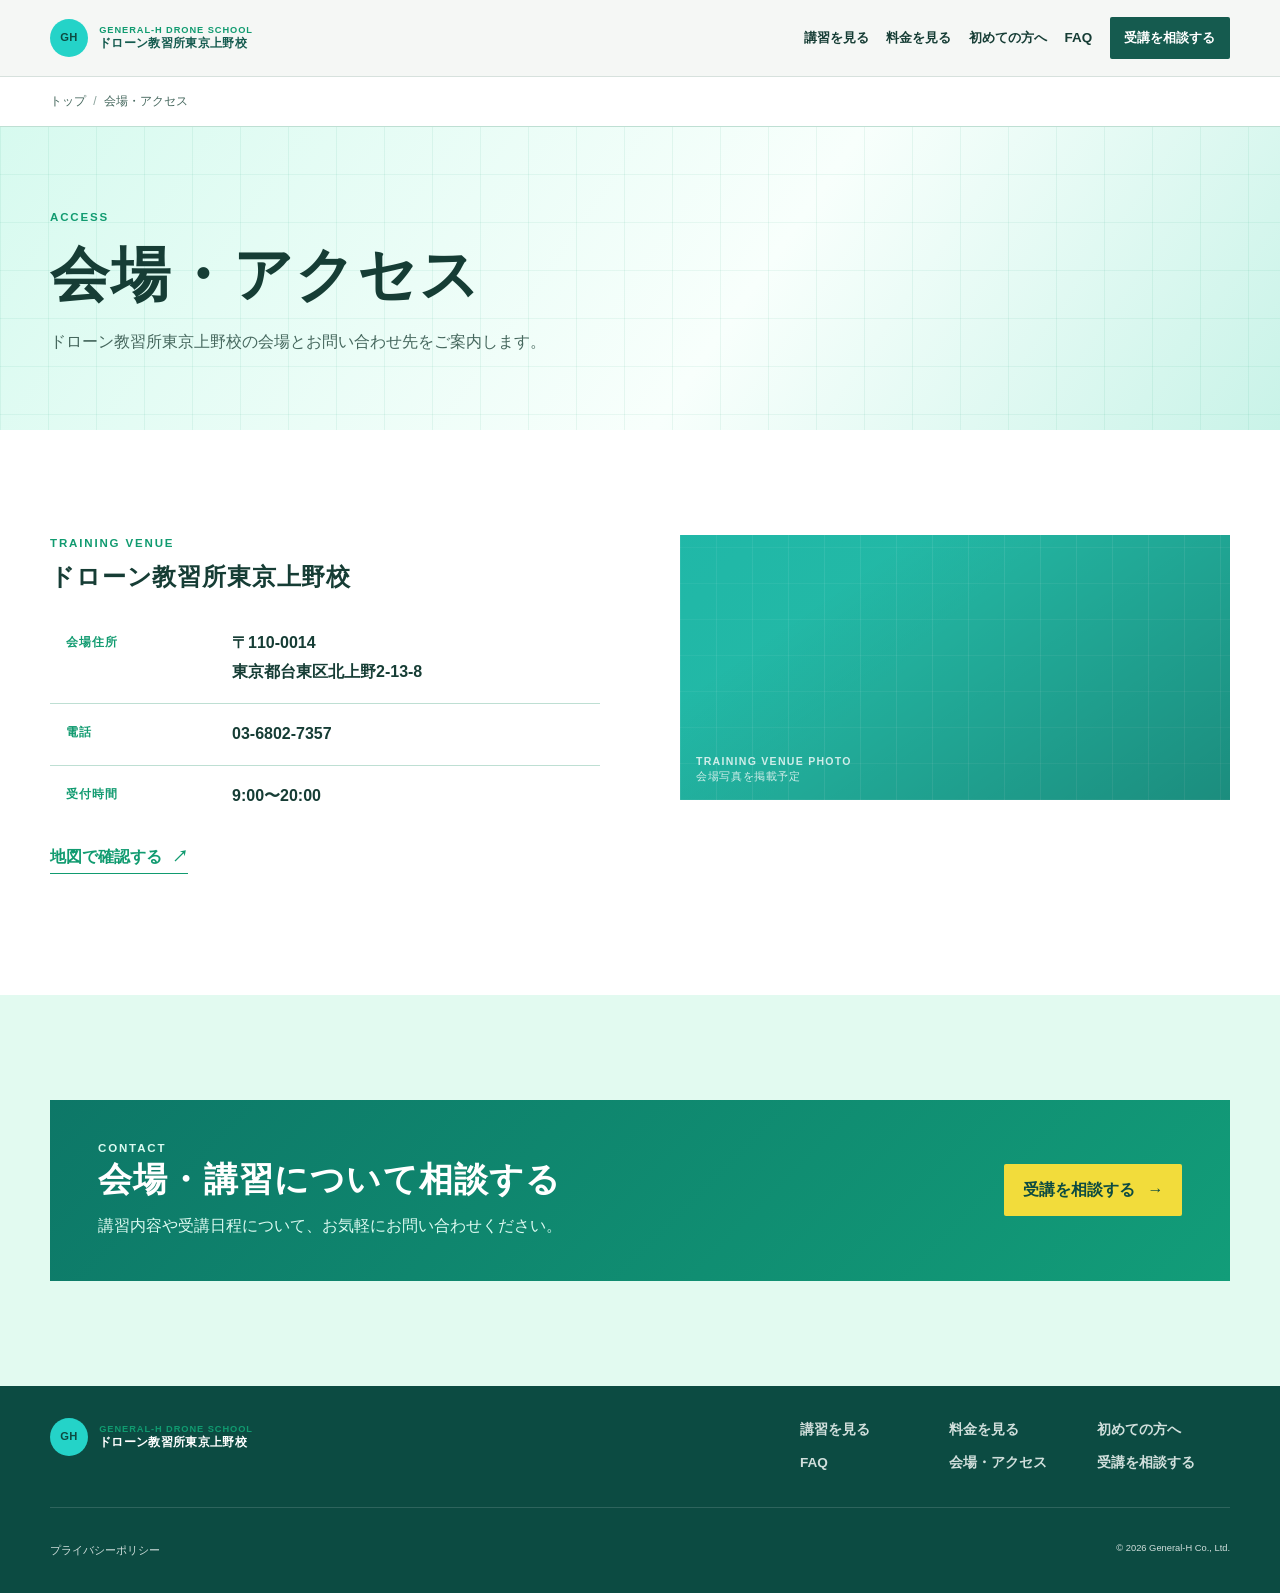
==== access/index.html @ ce0ff20b "feat: add drone school secondary pages" ====
<!doctype html><html lang="ja"><head><meta charset="utf-8"><meta name="viewport" content="width=device-width, initial-scale=1"><meta name="description" content="ドローン教習所東京上野校の会場・アクセス。東京都台東区北上野の会場住所とお問い合わせ先をご案内します。"><meta name="theme-color" content="#155b4f"><link rel="canonical" href="https://drone.general-h.com/access/"><link rel="icon" href="/assets/icons/favicon.svg" type="image/svg+xml"><link rel="stylesheet" href="/assets/css/style.css"><link rel="stylesheet" href="/assets/css/overrides.css"><link rel="stylesheet" href="/assets/css/pages.css"><title>会場・アクセス｜ドローン教習所東京上野校</title><meta property="og:locale" content="ja_JP"><meta property="og:type" content="website"><meta property="og:title" content="会場・アクセス｜ドローン教習所東京上野校"><meta property="og:description" content="東京都台東区北上野の会場住所とお問い合わせ先をご案内します。"><meta property="og:url" content="https://drone.general-h.com/access/"><meta property="og:site_name" content="ドローン教習所東京上野校"><meta name="twitter:card" content="summary"></head><body><a class="skip-link" href="#main-content">本文へ移動</a><header class="site-header" data-site-header><div class="container header-inner"><a class="brand" href="/" aria-label="ドローン教習所東京上野校 トップ"><span class="brand-mark" aria-hidden="true">GH</span><span class="brand-copy"><span>GENERAL-H DRONE SCHOOL</span>ドローン教習所東京上野校</span></a><button class="menu-button" type="button" aria-expanded="false" aria-controls="site-navigation" data-menu-button><span class="menu-icon" aria-hidden="true"><i></i><i></i><i></i></span><span>メニュー</span></button><nav class="site-nav" id="site-navigation" aria-label="メインナビゲーション" data-site-nav><a href="/courses/basic/">講習を見る</a><a href="/pricing/">料金を見る</a><a href="/first-time/">初めての方へ</a><a href="/faq/">FAQ</a><a class="button button-small button-primary" href="/contact/">受講を相談する</a></nav></div></header><nav class="breadcrumb" aria-label="パンくず"><div class="container"><ol><li><a href="/">トップ</a></li><li aria-current="page">会場・アクセス</li></ol></div></nav><main id="main-content"><section class="inner-hero"><div class="container"><p class="eyebrow">ACCESS</p><h1>会場・アクセス</h1><p>ドローン教習所東京上野校の会場とお問い合わせ先をご案内します。</p></div></section><section class="page-section page-section-white"><div class="container access-layout"><div><p class="eyebrow">TRAINING VENUE</p><h2>ドローン教習所東京上野校</h2><dl class="access-data"><div><dt>会場住所</dt><dd>〒110-0014<br>東京都台東区北上野2-13-8</dd></div><div><dt>電話</dt><dd><a href="tel:0368027357">03-6802-7357</a></dd></div><div><dt>受付時間</dt><dd>9:00〜20:00</dd></div></dl><p class="map-link"><a class="text-link" href="https://www.google.com/maps/search/?api=1&amp;query=東京都台東区北上野2-13-8" target="_blank" rel="noopener">地図で確認する <span aria-hidden="true">↗</span></a></p></div><figure class="media-slot page-visual" data-image-slot="access" role="img" aria-label="ドローン講習会場の写真を掲載する予定のエリア"><figcaption>TRAINING VENUE PHOTO<br><span>会場写真を掲載予定</span></figcaption></figure></div></section><section class="page-section page-section-soft"><div class="container cta-banner"><div><p class="eyebrow">CONTACT</p><h2>会場・講習について相談する</h2><p>講習内容や受講日程について、お気軽にお問い合わせください。</p></div><a class="button button-accent" href="/contact/">受講を相談する<span aria-hidden="true">→</span></a></div></section></main><footer class="site-footer"><div class="container footer-main"><a class="brand brand-footer" href="/"><span class="brand-mark" aria-hidden="true">GH</span><span class="brand-copy"><span>GENERAL-H DRONE SCHOOL</span>ドローン教習所東京上野校</span></a><div class="footer-links"><a href="/courses/basic/">講習を見る</a><a href="/pricing/">料金を見る</a><a href="/first-time/">初めての方へ</a><a href="/faq/">FAQ</a><a href="/access/">会場・アクセス</a><a href="/contact/">受講を相談する</a></div></div><div class="container footer-bottom"><a href="/privacy-policy/">プライバシーポリシー</a><small>© 2026 General-H Co., Ltd.</small></div></footer><script src="/assets/js/site.js" defer></script></body></html>
---- assets/css/style.css ----
:root{--ink:#182522;--charcoal:#142422;--charcoal-deep:#0c1514;--teal:#087b78;--teal-bright:#18b5ad;--cyan:#89e4dc;--mint:#e2f5f1;--paper:#f5f7f5;--white:#fff;--line:#d3ddda;--muted:#52635f;--accent:#e6bd59;--container:1180px;--sans:-apple-system,BlinkMacSystemFont,"Hiragino Kaku Gothic ProN","Hiragino Sans","Yu Gothic","Meiryo",sans-serif}*{box-sizing:border-box}html{scroll-behavior:smooth;scroll-padding-top:5rem}body{margin:0;background:var(--paper);color:var(--ink);font-family:var(--sans);font-size:16px;line-height:1.8;text-rendering:optimizeLegibility}a{color:inherit;text-decoration:none}button{font:inherit}h1,h2,h3,p{margin-top:0}h1,h2,h3{letter-spacing:.035em;line-height:1.38}.container{width:min(calc(100% - 40px),var(--container));margin-inline:auto}.section{padding:78px 0}.skip-link{position:fixed;z-index:100;top:-5rem;left:1rem;padding:.7rem 1rem;color:var(--white);background:var(--charcoal);border-radius:3px}.skip-link:focus{top:1rem}.eyebrow{margin-bottom:.55rem;color:var(--teal);font-size:.72rem;font-weight:800;letter-spacing:.16em;line-height:1.4}.section-intro{max-width:640px;margin-bottom:2.2rem}.section-intro h2,.faq-heading h2{margin-bottom:.8rem;font-size:clamp(1.85rem,4vw,3rem)}.section-intro>p:not(.eyebrow),.faq-heading>p:not(.eyebrow){color:var(--muted)}.centered-intro{margin-inline:auto;text-align:center}.button{display:inline-flex;align-items:center;justify-content:center;gap:.8rem;min-height:52px;padding:.8rem 1.1rem;border:1px solid transparent;border-radius:2px;font-weight:800;line-height:1.3;transition:transform .2s ease,background-color .2s ease}.button:hover{transform:translateY(-2px)}.button-small{min-height:42px;padding:.55rem .85rem;font-size:.84rem}.button-primary,.button-dark{color:var(--white);background:var(--charcoal)}.button-accent{color:var(--charcoal-deep);background:var(--accent)}.button-outline{color:var(--white);border-color:rgb(255 255 255 / 55%)}.text-link,.text-action{display:inline-flex;align-items:center;gap:.6rem;font-weight:800}.text-link{padding-bottom:.12rem;color:var(--teal);border-bottom:1px solid currentColor}.light-link{color:var(--cyan)}.text-action{color:var(--white);font-size:.9rem}.text-link:hover,.text-action:hover{opacity:.72}.media-slot{position:relative;display:grid;overflow:hidden;min-height:170px;margin:0;place-items:end start;color:var(--white);background-color:#244541;background-image:linear-gradient(135deg,rgb(24 181 173 / 32%),transparent 45%),repeating-linear-gradient(90deg,rgb(255 255 255 / 9%) 0 1px,transparent 1px 36px),repeating-linear-gradient(0deg,rgb(255 255 255 / 6%) 0 1px,transparent 1px 36px);isolation:isolate}.media-slot::before{position:absolute;inset:0;z-index:-1;content:"";background:radial-gradient(circle at 75% 22%,rgb(137 228 220 / 42%),transparent 0 18%),linear-gradient(145deg,transparent 25%,rgb(0 0 0 / 24%))}.media-slot figcaption{padding:1rem;color:rgb(255 255 255 / 78%);font-size:.66rem;font-weight:800;letter-spacing:.12em;line-height:1.45}.media-slot figcaption span{font-weight:500;letter-spacing:.06em}.site-header{position:sticky;z-index:20;top:0;background:rgb(245 247 245 / 95%);border-bottom:1px solid rgb(211 221 218 / 85%);backdrop-filter:blur(12px)}.header-inner{display:flex;min-height:76px;align-items:center;justify-content:space-between;gap:.8rem}.brand{display:inline-flex;align-items:center;gap:.7rem;color:var(--charcoal);line-height:1.2}.brand-mark{display:grid;width:38px;height:38px;place-items:center;color:var(--charcoal-deep);background:var(--teal-bright);border-radius:50%;font-size:.7rem;font-weight:900;letter-spacing:.04em}.brand-copy{display:grid;font-size:.78rem;font-weight:800;letter-spacing:.025em}.brand-copy span{color:var(--teal);font-size:.58rem;letter-spacing:.1em}.site-nav{display:flex;align-items:center;gap:1.1rem;font-size:.84rem;font-weight:800}.site-nav>a:not(.button):hover{color:var(--teal)}.menu-button{display:none;align-items:center;gap:.55rem;padding:.4rem;color:var(--charcoal);background:transparent;border:0;font-size:.72rem;font-weight:800}.menu-icon{display:grid;gap:4px;width:22px}.menu-icon i{display:block;width:100%;height:2px;background:currentColor}.hero{position:relative;overflow:hidden;color:var(--white);background:var(--charcoal-deep)}.hero::before{position:absolute;inset:0;content:"";background:radial-gradient(circle at 60% 60%,rgb(8 123 120 / 25%),transparent 0 32%),linear-gradient(90deg,rgb(255 255 255 / 4%) 1px,transparent 1px),linear-gradient(0deg,rgb(255 255 255 / 3%) 1px,transparent 1px);background-size:auto,54px 54px,54px 54px}.hero-layout{position:relative;display:grid;gap:2rem;padding-top:65px;padding-bottom:52px}.hero-copy{position:relative;z-index:1}.hero .eyebrow{color:var(--cyan)}.hero h1{margin-bottom:1.25rem;font-size:clamp(2.45rem,9vw,5.4rem);font-weight:850;letter-spacing:.02em}.hero-lead{max-width:620px;margin-bottom:1.6rem;color:#d7e9e6;font-size:clamp(.98rem,2.4vw,1.1rem)}.button-group{display:flex;flex-wrap:wrap;gap:.7rem}.hero-actions .text-action{width:100%;padding-top:.3rem}.hero-course-summary{display:grid;max-width:570px;grid-template-columns:1fr 1fr;gap:1px;margin-top:2rem;background:rgb(255 255 255 / 22%)}.hero-course-summary div{padding:.75rem .8rem;background:rgb(11 30 28 / 72%)}.hero-course-summary span{display:block;color:var(--cyan);font-size:.7rem;font-weight:800;letter-spacing:.08em}.hero-course-summary strong{font-size:1.08rem;letter-spacing:.02em}.hero-course-summary small{font-size:.65rem;font-weight:500}.hero-media{min-height:350px;border:1px solid rgb(137 228 220 / 35%);background-color:#173936}.hero-media::before{background:radial-gradient(circle at 54% 44%,rgb(24 181 173 / 38%),transparent 0 18%),radial-gradient(circle at 54% 44%,transparent 0 31%,rgb(137 228 220 / 38%) 31.3% 31.8%,transparent 32%),linear-gradient(145deg,transparent 20%,rgb(0 0 0 / 25%))}.drone-illustration{position:absolute;top:50%;left:50%;width:135px;height:52px;transform:translate(-50%,-50%)}.drone-illustration::before,.drone-illustration::after{position:absolute;top:7px;width:40px;height:40px;content:"";border:4px solid var(--cyan);border-radius:50%;box-shadow:92px 0 0 -4px #173936,92px 0 0 0 var(--cyan)}.drone-illustration::before{left:-28px}.drone-illustration::after{top:43px;left:-28px;box-shadow:92px 0 0 -4px #173936,92px 0 0 0 var(--cyan)}.drone-illustration b{position:absolute;top:22px;left:29px;width:80px;height:38px;border:3px solid var(--white);border-radius:10px}.drone-illustration em{position:absolute;bottom:-22px;left:57px;width:25px;height:16px;border:2px solid var(--cyan);border-top:0;border-radius:0 0 12px 12px}.hero-media figcaption{position:relative}.quick-start{background:var(--teal)}.quick-start-inner{display:grid;color:var(--white)}.quick-start p,.quick-start a{padding:1rem 0;margin:0;border-bottom:1px solid rgb(255 255 255 / 23%)}.quick-start p{color:var(--cyan);font-weight:800}.quick-start a{display:flex;justify-content:space-between;font-weight:800}.quick-start a:hover{color:var(--cyan)}.course-choice{background:var(--paper)}.choice-grid{display:grid;gap:1rem}.choice-card{overflow:hidden;background:var(--white);border:1px solid var(--line)}.choice-content{padding:1.4rem}.choice-content h3{margin-bottom:.65rem;font-size:1.34rem}.choice-content>p:not(.card-label){color:var(--muted);font-size:.92rem}.card-label,.price-tag{margin-bottom:.8rem;color:var(--teal);font-size:.68rem;font-weight:900;letter-spacing:.13em}.choice-content ul{padding:0;margin:1.2rem 0;list-style:none;font-size:.83rem;font-weight:700}.choice-content li{padding:.28rem 0;border-top:1px solid var(--line)}.course-media{min-height:210px}.course-media-basic{background-color:#1e4a45}.course-media-advanced{background-color:#1d3133;background-image:linear-gradient(135deg,rgb(24 181 173 / 26%),transparent 45%),radial-gradient(circle at 80% 22%,rgb(137 228 220 / 35%) 0 1px,transparent 2px);background-size:auto,22px 22px}.choice-card-business{position:relative;color:var(--white);background:var(--charcoal)}.choice-card-business .card-label{color:var(--cyan)}.choice-card-business .choice-content>p:not(.card-label){color:#c8dad5}.business-symbol{position:absolute;top:-85px;right:-12px;color:rgb(24 181 173 / 23%);font-size:260px;line-height:1}.pricing-section{color:var(--white);background:var(--charcoal)}.pricing-section .eyebrow{color:var(--cyan)}.pricing-section .section-intro>p:not(.eyebrow){color:#c8dad5}.pricing-layout{display:grid;gap:2rem}.price-list{display:grid;gap:1px;background:rgb(255 255 255 / 19%)}.price-item{padding:1.45rem;background:#1a302d}.price-item h3{margin-bottom:.8rem;font-size:1.18rem}.price-tag{color:var(--cyan)}.price{margin:.7rem 0 1.1rem;color:var(--accent);font-weight:800}.price span{font-size:clamp(2.2rem,7vw,3.7rem);letter-spacing:-.04em}.price small{font-size:.7rem;font-weight:500}.price-detail{color:#d7e9e6;font-size:.86rem}.discount{padding:.65rem .75rem;margin:1rem 0 0;color:#e5f5f1;background:rgb(255 255 255 / 8%)}.discount strong{display:block;color:var(--accent);font-size:1.05rem}.first-steps{background:var(--white)}.learning-steps{display:grid;gap:1.5rem;padding:0;margin:0;list-style:none}.learning-steps li{display:grid;gap:1rem}.step-media{min-height:190px}.step-lecture{background-color:#44615c}.step-simulator{background-color:#24514e}.step-practical{background-color:#31534b}.learning-steps span{color:var(--teal);font-size:.7rem;font-weight:900;letter-spacing:.12em}.learning-steps h3{margin:.3rem 0 .5rem;font-size:1.18rem}.learning-steps p{margin-bottom:0;color:var(--muted);font-size:.9rem}.training-scenes{color:var(--white);background:#112c2a}.training-scenes .eyebrow{color:var(--cyan)}.scene-layout{display:grid;gap:2rem}.scene-copy h2{font-size:clamp(1.9rem,4vw,3rem)}.scene-copy>p:not(.eyebrow){color:#c8dad5}.scene-mosaic{display:grid;grid-template-columns:1fr 1fr;gap:.7rem}.scene-large{grid-column:span 2;min-height:245px;background-color:#1d514c}.scene-small-one,.scene-small-two{min-height:140px}.for-you{background:var(--paper)}.audience-grid{display:grid;gap:1px;background:var(--line)}.audience-grid article{min-height:190px;padding:1.35rem;background:var(--paper)}.audience-grid span{color:var(--teal);font-size:.72rem;font-weight:900}.audience-grid h3{margin:.8rem 0;font-size:1.08rem}.audience-grid p{margin:0;color:var(--muted);font-size:.86rem}.flow-section{background:var(--mint)}.flow-list{display:grid;gap:1.3rem;padding:0;margin:0;list-style:none}.flow-list li{padding-top:1rem;border-top:1px solid #a9cdc6}.flow-list span{display:grid;width:34px;height:34px;place-items:center;color:var(--white);background:var(--teal);border-radius:50%;font-size:.68rem;font-weight:900}.flow-list h3{margin:.8rem 0 .25rem;font-size:1rem}.flow-list p{margin:0;color:var(--muted);font-size:.86rem}.faq-section{background:var(--white)}.faq-layout{display:grid;gap:1.8rem}.faq-heading .button{margin-top:.6rem}.faq-list{border-top:1px solid var(--line)}.faq-list details{border-bottom:1px solid var(--line)}.faq-list summary{position:relative;padding:1.1rem 2rem 1.1rem 0;color:var(--charcoal);cursor:pointer;font-size:.94rem;font-weight:800;list-style:none}.faq-list summary::-webkit-details-marker{display:none}.faq-list summary::after{position:absolute;top:1rem;right:.2rem;content:"+";color:var(--teal);font-size:1.4rem;font-weight:400}.faq-list details[open] summary::after{content:"−"}.faq-list details p{padding:0 1.5rem 1.1rem 0;margin:0;color:var(--muted);font-size:.88rem}.contact-section{color:var(--white);background:var(--charcoal-deep)}.contact-layout{display:grid;gap:2rem}.access-media{min-height:285px;background-color:#244440}.contact-copy .eyebrow{color:var(--cyan)}.contact-copy h2{font-size:clamp(1.9rem,4vw,3rem)}.contact-copy address{margin:1.4rem 0;color:#d7e9e6;font-style:normal}.contact-copy address strong{display:block;margin-bottom:.4rem;color:var(--white);font-size:1.03rem}.phone-link{display:block;color:var(--white);font-size:clamp(2rem,8vw,3.4rem);font-weight:900;letter-spacing:.025em;line-height:1.2}.contact-copy>p:not(.eyebrow){color:#c8dad5}.site-footer{color:#d1dfdc;background:#081110}.footer-main,.footer-company,.footer-bottom{display:flex;flex-direction:column;gap:1.5rem;padding-top:2rem;padding-bottom:2rem}.brand-footer{color:var(--white)}.footer-links{display:grid;grid-template-columns:repeat(2,1fr);gap:.55rem 1rem;font-size:.85rem;font-weight:700}.footer-links a:hover{color:var(--cyan)}.footer-company{border-top:1px solid rgb(255 255 255 / 14%);font-size:.78rem}.footer-company p{margin:0 0 .2rem}.footer-company strong{display:block;margin-bottom:.35rem;color:var(--white)}.footer-company a{text-decoration:underline}.footer-bottom{flex-direction:row;justify-content:space-between;border-top:1px solid rgb(255 255 255 / 14%);font-size:.7rem}.error-page{min-height:100vh;background:var(--paper)}.error-main{display:grid;min-height:100vh;place-items:center;padding:2rem 0}.error-content{max-width:700px;text-align:center}.error-content .brand{justify-content:center}.error-code{margin:2rem 0 0;color:var(--teal);font-size:clamp(5rem,20vw,10rem);font-weight:900;letter-spacing:-.07em;line-height:1}.error-content h1{margin:.7rem 0 1rem}.error-content>p:not(.error-code){max-width:480px;margin-inline:auto;color:var(--muted)}.error-content .button{margin-top:1rem}:focus-visible{outline:3px solid #e6bd59;outline-offset:3px}@media(min-width:720px){.container{width:min(calc(100% - 64px),var(--container))}.section{padding:108px 0}.hero-layout{grid-template-columns:minmax(0,1fr) minmax(380px,.9fr);align-items:center;min-height:650px;padding-top:76px;padding-bottom:76px}.hero-media{min-height:490px}.hero-actions .text-action{width:auto;align-self:center;padding-left:.4rem}.quick-start-inner{grid-template-columns:1.5fr repeat(3,1fr);gap:1.5rem;align-items:center}.quick-start p,.quick-start a{padding:1.1rem 0;border-bottom:0}.quick-start a{border-left:1px solid rgb(255 255 255 / 23%);padding-left:1.5rem}.choice-grid{grid-template-columns:1fr 1fr}.choice-card-business{grid-column:span 2;min-height:270px}.choice-card-business .choice-content{max-width:520px}.pricing-layout{grid-template-columns:.8fr 1.2fr;gap:4rem}.price-item{padding:2rem}.learning-steps{grid-template-columns:repeat(3,1fr);gap:1.5rem}.scene-layout{grid-template-columns:.8fr 1.2fr;gap:5rem;align-items:center}.scene-large{min-height:340px}.audience-grid{grid-template-columns:repeat(4,1fr)}.flow-list{grid-template-columns:repeat(4,1fr);gap:1.5rem}.faq-layout{grid-template-columns:.8fr 1.2fr;gap:5rem}.contact-layout{grid-template-columns:1fr 1fr;gap:5rem;align-items:center}.access-media{min-height:440px}.footer-main{flex-direction:row;align-items:flex-start;justify-content:space-between}.footer-links{grid-template-columns:repeat(3,1fr);min-width:430px}.footer-company{flex-direction:row;justify-content:space-between}}@media(max-width:899px){.js .menu-button{display:inline-flex}.js .site-nav{position:absolute;top:100%;right:0;left:0;display:none;padding:1rem 20px 1.25rem;background:var(--paper);border-bottom:1px solid var(--line);box-shadow:0 14px 28px rgb(12 21 20 / 14%)}.js .site-nav.is-open{display:grid;gap:.8rem}.js .site-nav .button{width:100%;margin-top:.2rem}}@media(min-width:900px){.site-nav{display:flex!important}}@media(max-width:380px){.brand-copy{font-size:.67rem}.brand-mark{width:34px;height:34px}.container{width:min(calc(100% - 32px),var(--container))}}@media(prefers-reduced-motion:reduce){html{scroll-behavior:auto}*,*::before,*::after{transition-duration:.01ms!important;animation-duration:.01ms!important;animation-iteration-count:1!important}}
---- assets/css/overrides.css ----
/* Layout and launch palette refinements. */
.hero h1 {
  font-size: clamp(2.45rem, 6vw, 4.2rem);
}

:root {
  --ink: #163d35;
  --charcoal: #155b4f;
  --charcoal-deep: #0d4b42;
  --teal: #119b70;
  --teal-bright: #24d3c8;
  --cyan: #20cfd1;
  --mint: #e2faf0;
  --paper: #f7fffb;
  --line: #bedfd3;
  --muted: #45675d;
  --accent: #f2dc3b;
}

body {
  background: var(--paper);
}

.hero {
  color: var(--ink);
  background: linear-gradient(126deg, #d7faef 0%, #f8fffc 56%, #c9f3e8 100%);
}

.hero::before {
  background:
    radial-gradient(circle at 70% 58%, rgb(32 207 209 / 20%), transparent 0 30%),
    linear-gradient(90deg, rgb(17 155 112 / 9%) 1px, transparent 1px),
    linear-gradient(0deg, rgb(17 155 112 / 8%) 1px, transparent 1px);
  background-size: auto, 54px 54px, 54px 54px;
}

.hero .eyebrow,
.hero-lead,
.text-action {
  color: var(--ink);
}

.button-outline {
  color: var(--ink);
  border-color: rgb(22 61 53 / 42%);
}

.hero-course-summary {
  background: rgb(17 155 112 / 22%);
}

.hero-course-summary div {
  background: rgb(255 255 255 / 76%);
}

.hero-course-summary span {
  color: #087c60;
}

.hero-media {
  color: var(--white);
  border-color: rgb(17 155 112 / 36%);
  background-color: #25bfae;
}

.hero-media::before {
  background:
    radial-gradient(circle at 54% 44%, rgb(255 255 255 / 28%), transparent 0 18%),
    radial-gradient(circle at 54% 44%, transparent 0 31%, rgb(255 255 255 / 54%) 31.3% 31.8%, transparent 32%),
    linear-gradient(145deg, transparent 20%, rgb(0 94 74 / 16%));
}

.drone-illustration::before,
.drone-illustration::after {
  border-color: #ecfffb;
  box-shadow: 92px 0 0 -4px #25bfae, 92px 0 0 0 #ecfffb;
}

.drone-illustration::after {
  box-shadow: 92px 0 0 -4px #25bfae, 92px 0 0 0 #ecfffb;
}

.drone-illustration em {
  border-color: #ecfffb;
  border-top: 0;
}

.quick-start {
  background: #16b987;
}

.choice-card-business {
  background: linear-gradient(135deg, #159b70, #16bcae);
}

.pricing-section {
  background: linear-gradient(125deg, #0c8d68, #18ae8a);
}

.price-item {
  background: rgb(255 255 255 / 13%);
}

.training-scenes {
  color: var(--ink);
  background: #d9f8ed;
}

.training-scenes .eyebrow,
.scene-copy > p:not(.eyebrow),
.training-scenes .light-link {
  color: var(--teal);
}

.scene-small-one,
.scene-small-two,
.scene-large {
  background-color: #22b39d;
}

.contact-section {
  background: linear-gradient(135deg, #0d7767, #129d79);
}

.site-footer {
  background: #0c4b42;
}
---- assets/css/pages.css ----
/* Shared layouts for the static secondary pages. */
.breadcrumb { padding: .85rem 0; color: var(--muted); background: var(--white); border-bottom: 1px solid var(--line); font-size: .76rem; }
.breadcrumb ol { display: flex; flex-wrap: wrap; gap: .45rem; padding: 0; margin: 0; list-style: none; }
.breadcrumb li + li::before { content: "/"; margin-right: .45rem; color: #8ba39c; }
.breadcrumb a:hover { color: var(--teal); text-decoration: underline; }
.inner-hero { position: relative; overflow: hidden; padding: 62px 0 56px; background: linear-gradient(125deg, #d7faef, #f8fffc 58%, #c9f3e8); }
.inner-hero::after { position: absolute; inset: 0; content: ""; pointer-events: none; background: linear-gradient(90deg, rgb(17 155 112 / 8%) 1px, transparent 1px), linear-gradient(0deg, rgb(17 155 112 / 7%) 1px, transparent 1px); background-size: 48px 48px; }
.inner-hero .container { position: relative; z-index: 1; }
.inner-hero h1 { max-width: 760px; margin-bottom: .75rem; color: var(--ink); font-size: clamp(2rem, 5vw, 3.7rem); }
.inner-hero p:not(.eyebrow) { max-width: 700px; margin-bottom: 0; color: var(--muted); }
.page-section { padding: 72px 0; }
.page-section-soft { background: var(--mint); }
.page-section-white { background: var(--white); }
.page-heading { max-width: 720px; margin-bottom: 2rem; }
.page-heading h2 { margin-bottom: .7rem; color: var(--ink); font-size: clamp(1.6rem, 3.5vw, 2.45rem); }
.page-heading > p:not(.eyebrow) { color: var(--muted); }
.page-layout { display: grid; gap: 2rem; }
.page-copy { max-width: 760px; }
.page-copy h2 { font-size: clamp(1.55rem, 3vw, 2.25rem); }
.page-copy h3 { margin-top: 1.8rem; font-size: 1.18rem; }
.page-copy p, .page-copy li { color: var(--muted); }
.page-copy ul { padding-left: 1.25rem; }
.page-visual { min-height: 265px; background-color: #24b9a5; }
.page-visual-dark { background-color: #1a8c78; }
.page-visual-light { color: var(--ink); background-color: #c8f3e7; }
.page-visual-light figcaption { color: var(--ink); }
.course-outline { display: grid; gap: 1px; background: var(--line); border: 1px solid var(--line); }
.course-outline > div { padding: 1.1rem; background: var(--white); }
.course-outline dt { margin-bottom: .25rem; color: var(--teal); font-size: .72rem; font-weight: 900; letter-spacing: .11em; }
.course-outline dd { margin: 0; color: var(--ink); font-weight: 700; }
.price-highlight { padding: 1.5rem; color: var(--white); background: linear-gradient(135deg, #0c8d68, #18ae8a); }
.price-highlight p { margin-bottom: .2rem; color: var(--cyan); font-size: .7rem; font-weight: 900; letter-spacing: .12em; }
.price-highlight strong { color: var(--accent); font-size: clamp(2.1rem, 7vw, 3.6rem); letter-spacing: -.04em; line-height: 1.2; }
.price-highlight small { color: var(--white); font-size: .72rem; font-weight: 500; }
.price-highlight span { display: block; margin-top: .7rem; color: #e5f7f1; font-size: .84rem; }
.card-grid { display: grid; gap: 1rem; }
.info-card { padding: 1.35rem; background: var(--white); border: 1px solid var(--line); }
.info-card h3 { margin-bottom: .55rem; font-size: 1.1rem; }
.info-card p { margin-bottom: 0; color: var(--muted); font-size: .9rem; }
.number-card { border-top: 4px solid var(--teal); }
.number-card span { display: block; margin-bottom: .8rem; color: var(--teal); font-size: .72rem; font-weight: 900; letter-spacing: .12em; }
.cta-banner { display: grid; gap: 1.4rem; padding: 1.6rem; color: var(--white); background: linear-gradient(135deg, #0d7767, #129d79); }
.cta-banner h2 { margin-bottom: .5rem; font-size: clamp(1.5rem, 3vw, 2.15rem); }
.cta-banner p { margin-bottom: 0; color: #dcfaf1; }
.cta-banner .button { align-self: center; justify-self: start; }
.link-list { display: grid; gap: .65rem; padding: 0; margin: 0; list-style: none; }
.link-list a { display: flex; align-items: center; justify-content: space-between; padding: .9rem 1rem; color: var(--ink); background: var(--white); border: 1px solid var(--line); font-weight: 800; }
.link-list a:hover { color: var(--teal); border-color: var(--teal); }
.steps-page { display: grid; gap: 1.2rem; padding: 0; margin: 0; list-style: none; }
.steps-page li { display: grid; grid-template-columns: 42px 1fr; gap: .9rem; padding: 1.2rem 0; border-top: 1px solid var(--line); }
.steps-page li:last-child { border-bottom: 1px solid var(--line); }
.steps-page span { display: grid; width: 35px; height: 35px; place-items: center; color: var(--white); background: var(--teal); border-radius: 50%; font-size: .7rem; font-weight: 900; }
.steps-page h3 { margin: .15rem 0 .35rem; font-size: 1.05rem; }
.steps-page p { margin: 0; color: var(--muted); font-size: .9rem; }
.faq-page .faq-list { max-width: 900px; }
.access-layout, .contact-layout-page { display: grid; gap: 2rem; }
.access-data { display: grid; gap: 1px; background: var(--line); }
.access-data div { padding: 1rem; background: var(--white); }
.access-data dt { margin-bottom: .25rem; color: var(--teal); font-size: .72rem; font-weight: 900; letter-spacing: .1em; }
.access-data dd { margin: 0; color: var(--ink); font-weight: 700; }
.map-link { margin-top: 1rem; }
.contact-phone { display: block; margin: .5rem 0; color: var(--teal); font-size: clamp(2.1rem, 8vw, 3.7rem); font-weight: 900; letter-spacing: .01em; line-height: 1.2; }
.contact-note { padding: 1rem; margin-top: 1.2rem; color: var(--muted); background: var(--mint); font-size: .88rem; }
.company-table { width: 100%; border-collapse: collapse; font-size: .92rem; }
.company-table th, .company-table td { padding: 1rem; border: 1px solid var(--line); text-align: left; vertical-align: top; }
.company-table th { width: 34%; color: var(--ink); background: var(--mint); }
.company-table td { color: var(--muted); background: var(--white); }
.policy-content { max-width: 880px; }
.policy-content h2 { margin-top: 2.3rem; font-size: 1.35rem; }
.policy-content h3 { margin-top: 1.5rem; font-size: 1.06rem; }
.policy-content p, .policy-content li { color: var(--muted); font-size: .92rem; }
.policy-content ol { padding-left: 1.3rem; }
@media (min-width: 720px) {
  .inner-hero { padding: 82px 0 74px; }
  .page-section { padding: 105px 0; }
  .page-layout { grid-template-columns: minmax(0, 1.05fr) minmax(320px, .95fr); gap: 5rem; align-items: start; }
  .card-grid { grid-template-columns: repeat(3, 1fr); }
  .course-outline { grid-template-columns: repeat(3, 1fr); }
  .cta-banner { grid-template-columns: 1fr auto; align-items: center; padding: 2.5rem 3rem; }
  .access-layout, .contact-layout-page { grid-template-columns: 1fr 1fr; gap: 5rem; align-items: start; }
  .access-data div { display: grid; grid-template-columns: 150px 1fr; gap: 1rem; }
  .access-data dt { margin: .15rem 0 0; }
  .company-table th { width: 26%; }
}
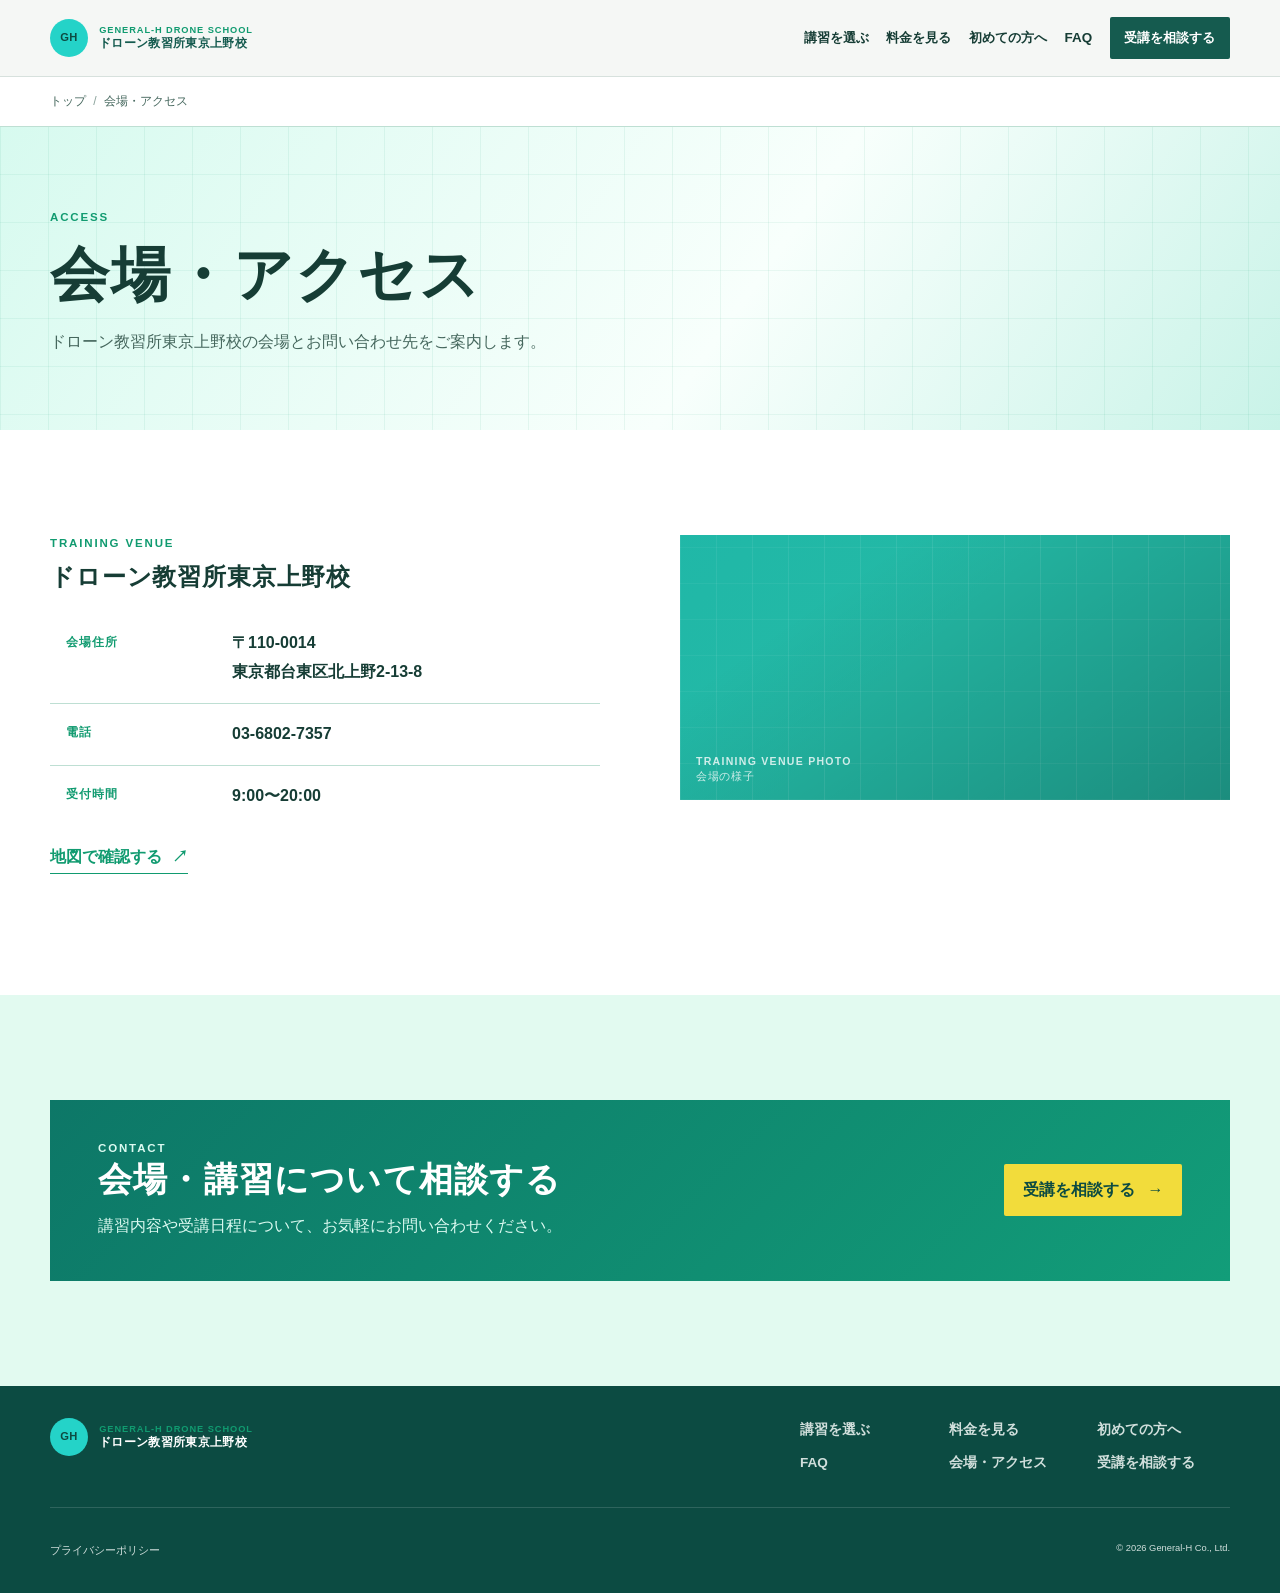
==== commit ddb18976: "feat: refine course guidance and ctas" ====
--- a/access/index.html
+++ b/access/index.html
@@ -1 +1 @@
-<!doctype html><html lang="ja"><head><meta charset="utf-8"><meta name="viewport" content="width=device-width, initial-scale=1"><meta name="description" content="ドローン教習所東京上野校の会場・アクセス。東京都台東区北上野の会場住所とお問い合わせ先をご案内します。"><meta name="theme-color" content="#155b4f"><link rel="canonical" href="https://drone.general-h.com/access/"><link rel="icon" href="/assets/icons/favicon.svg" type="image/svg+xml"><link rel="stylesheet" href="/assets/css/style.css"><link rel="stylesheet" href="/assets/css/overrides.css"><link rel="stylesheet" href="/assets/css/pages.css"><title>会場・アクセス｜ドローン教習所東京上野校</title><meta property="og:locale" content="ja_JP"><meta property="og:type" content="website"><meta property="og:title" content="会場・アクセス｜ドローン教習所東京上野校"><meta property="og:description" content="東京都台東区北上野の会場住所とお問い合わせ先をご案内します。"><meta property="og:url" content="https://drone.general-h.com/access/"><meta property="og:site_name" content="ドローン教習所東京上野校"><meta name="twitter:card" content="summary"></head><body><a class="skip-link" href="#main-content">本文へ移動</a><header class="site-header" data-site-header><div class="container header-inner"><a class="brand" href="/" aria-label="ドローン教習所東京上野校 トップ"><span class="brand-mark" aria-hidden="true">GH</span><span class="brand-copy"><span>GENERAL-H DRONE SCHOOL</span>ドローン教習所東京上野校</span></a><button class="menu-button" type="button" aria-expanded="false" aria-controls="site-navigation" data-menu-button><span class="menu-icon" aria-hidden="true"><i></i><i></i><i></i></span><span>メニュー</span></button><nav class="site-nav" id="site-navigation" aria-label="メインナビゲーション" data-site-nav><a href="/courses/basic/">講習を見る</a><a href="/pricing/">料金を見る</a><a href="/first-time/">初めての方へ</a><a href="/faq/">FAQ</a><a class="button button-small button-primary" href="/contact/">受講を相談する</a></nav></div></header><nav class="breadcrumb" aria-label="パンくず"><div class="container"><ol><li><a href="/">トップ</a></li><li aria-current="page">会場・アクセス</li></ol></div></nav><main id="main-content"><section class="inner-hero"><div class="container"><p class="eyebrow">ACCESS</p><h1>会場・アクセス</h1><p>ドローン教習所東京上野校の会場とお問い合わせ先をご案内します。</p></div></section><section class="page-section page-section-white"><div class="container access-layout"><div><p class="eyebrow">TRAINING VENUE</p><h2>ドローン教習所東京上野校</h2><dl class="access-data"><div><dt>会場住所</dt><dd>〒110-0014<br>東京都台東区北上野2-13-8</dd></div><div><dt>電話</dt><dd><a href="tel:0368027357">03-6802-7357</a></dd></div><div><dt>受付時間</dt><dd>9:00〜20:00</dd></div></dl><p class="map-link"><a class="text-link" href="https://www.google.com/maps/search/?api=1&amp;query=東京都台東区北上野2-13-8" target="_blank" rel="noopener">地図で確認する <span aria-hidden="true">↗</span></a></p></div><figure class="media-slot page-visual" data-image-slot="access" role="img" aria-label="ドローン講習会場の写真を掲載する予定のエリア"><figcaption>TRAINING VENUE PHOTO<br><span>会場写真を掲載予定</span></figcaption></figure></div></section><section class="page-section page-section-soft"><div class="container cta-banner"><div><p class="eyebrow">CONTACT</p><h2>会場・講習について相談する</h2><p>講習内容や受講日程について、お気軽にお問い合わせください。</p></div><a class="button button-accent" href="/contact/">受講を相談する<span aria-hidden="true">→</span></a></div></section></main><footer class="site-footer"><div class="container footer-main"><a class="brand brand-footer" href="/"><span class="brand-mark" aria-hidden="true">GH</span><span class="brand-copy"><span>GENERAL-H DRONE SCHOOL</span>ドローン教習所東京上野校</span></a><div class="footer-links"><a href="/courses/basic/">講習を見る</a><a href="/pricing/">料金を見る</a><a href="/first-time/">初めての方へ</a><a href="/faq/">FAQ</a><a href="/access/">会場・アクセス</a><a href="/contact/">受講を相談する</a></div></div><div class="container footer-bottom"><a href="/privacy-policy/">プライバシーポリシー</a><small>© 2026 General-H Co., Ltd.</small></div></footer><script src="/assets/js/site.js" defer></script></body></html>
+<!doctype html><html lang="ja"><head><meta charset="utf-8"><meta name="viewport" content="width=device-width, initial-scale=1"><meta name="description" content="ドローン教習所東京上野校の会場・アクセス。東京都台東区北上野の会場住所とお問い合わせ先をご案内します。"><meta name="theme-color" content="#155b4f"><link rel="canonical" href="https://drone.general-h.com/access/"><link rel="icon" href="/assets/icons/favicon.svg" type="image/svg+xml"><link rel="stylesheet" href="/assets/css/style.css?v=20260907-2"><link rel="stylesheet" href="/assets/css/overrides.css?v=20260907-2"><link rel="stylesheet" href="/assets/css/pages.css?v=20260907-2"><title>会場・アクセス｜ドローン教習所東京上野校</title><meta property="og:locale" content="ja_JP"><meta property="og:type" content="website"><meta property="og:title" content="会場・アクセス｜ドローン教習所東京上野校"><meta property="og:description" content="東京都台東区北上野の会場住所とお問い合わせ先をご案内します。"><meta property="og:url" content="https://drone.general-h.com/access/"><meta property="og:site_name" content="ドローン教習所東京上野校"><meta name="twitter:card" content="summary"></head><body><a class="skip-link" href="#main-content">本文へ移動</a><header class="site-header" data-site-header><div class="container header-inner"><a class="brand" href="/" aria-label="ドローン教習所東京上野校 トップ"><span class="brand-mark" aria-hidden="true">GH</span><span class="brand-copy"><span>GENERAL-H DRONE SCHOOL</span>ドローン教習所東京上野校</span></a><button class="menu-button" type="button" aria-expanded="false" aria-controls="site-navigation" data-menu-button><span class="menu-icon" aria-hidden="true"><i></i><i></i><i></i></span><span>メニュー</span></button><nav class="site-nav" id="site-navigation" aria-label="メインナビゲーション" data-site-nav><a href="/#course-choice">講習を選ぶ</a><a href="/pricing/">料金を見る</a><a href="/first-time/">初めての方へ</a><a href="/faq/">FAQ</a><a class="button button-small button-primary" href="/contact/">受講を相談する</a></nav></div></header><nav class="breadcrumb" aria-label="パンくず"><div class="container"><ol><li><a href="/">トップ</a></li><li aria-current="page">会場・アクセス</li></ol></div></nav><main id="main-content" tabindex="-1"><section class="inner-hero"><div class="container"><p class="eyebrow">ACCESS</p><h1>会場・アクセス</h1><p>ドローン教習所東京上野校の会場とお問い合わせ先をご案内します。</p></div></section><section class="page-section page-section-white"><div class="container access-layout"><div><p class="eyebrow">TRAINING VENUE</p><h2>ドローン教習所東京上野校</h2><dl class="access-data"><div><dt>会場住所</dt><dd>〒110-0014<br>東京都台東区北上野2-13-8</dd></div><div><dt>電話</dt><dd><a href="tel:0368027357">03-6802-7357</a></dd></div><div><dt>受付時間</dt><dd>9:00〜20:00</dd></div></dl><p class="map-link"><a class="text-link" href="https://www.google.com/maps/search/?api=1&amp;query=東京都台東区北上野2-13-8" target="_blank" rel="noopener">地図で確認する <span aria-hidden="true">↗</span></a></p></div><figure class="media-slot page-visual" data-image-slot="access" role="img" aria-label="ドローン講習会場のイメージ"><figcaption>TRAINING VENUE PHOTO<br><span>会場の様子</span></figcaption></figure></div></section><section class="page-section page-section-soft"><div class="container cta-banner"><div><p class="eyebrow">CONTACT</p><h2>会場・講習について相談する</h2><p>講習内容や受講日程について、お気軽にお問い合わせください。</p></div><a class="button button-accent" href="/contact/">受講を相談する<span aria-hidden="true">→</span></a></div></section></main><footer class="site-footer"><div class="container footer-main"><a class="brand brand-footer" href="/"><span class="brand-mark" aria-hidden="true">GH</span><span class="brand-copy"><span>GENERAL-H DRONE SCHOOL</span>ドローン教習所東京上野校</span></a><div class="footer-links"><a href="/#course-choice">講習を選ぶ</a><a href="/pricing/">料金を見る</a><a href="/first-time/">初めての方へ</a><a href="/faq/">FAQ</a><a href="/access/">会場・アクセス</a><a href="/contact/">受講を相談する</a></div></div><div class="container footer-bottom"><a href="/privacy-policy/">プライバシーポリシー</a><small>© 2026 General-H Co., Ltd.</small></div></footer><script src="/assets/js/site.js?v=20260907-2" defer></script></body></html>
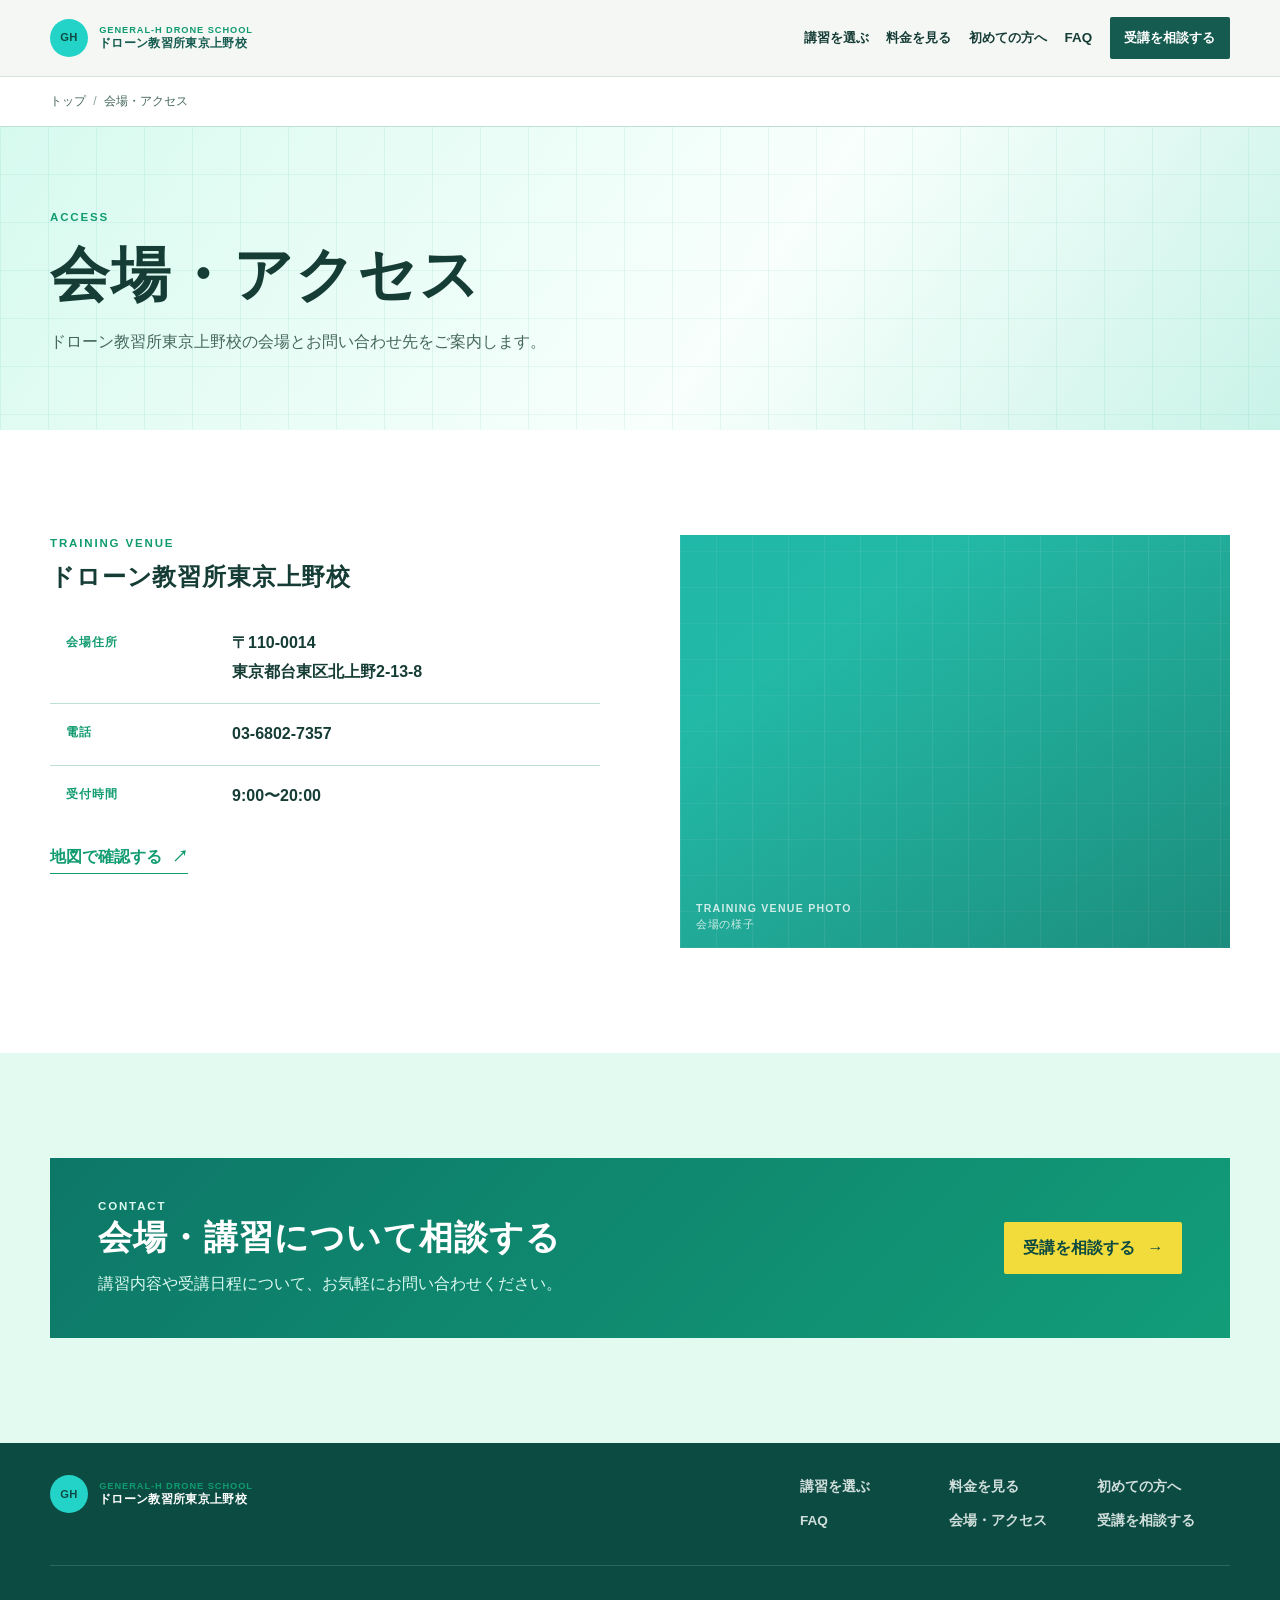
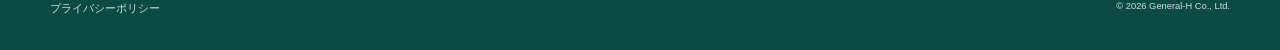
==== commit ffc1b793: "feat: prepare photo-ready media slots" ====
--- a/access/index.html
+++ b/access/index.html
@@ -1 +1 @@
-<!doctype html><html lang="ja"><head><meta charset="utf-8"><meta name="viewport" content="width=device-width, initial-scale=1"><meta name="description" content="ドローン教習所東京上野校の会場・アクセス。東京都台東区北上野の会場住所とお問い合わせ先をご案内します。"><meta name="theme-color" content="#155b4f"><link rel="canonical" href="https://drone.general-h.com/access/"><link rel="icon" href="/assets/icons/favicon.svg" type="image/svg+xml"><link rel="stylesheet" href="/assets/css/style.css?v=20260907-2"><link rel="stylesheet" href="/assets/css/overrides.css?v=20260907-2"><link rel="stylesheet" href="/assets/css/pages.css?v=20260907-2"><title>会場・アクセス｜ドローン教習所東京上野校</title><meta property="og:locale" content="ja_JP"><meta property="og:type" content="website"><meta property="og:title" content="会場・アクセス｜ドローン教習所東京上野校"><meta property="og:description" content="東京都台東区北上野の会場住所とお問い合わせ先をご案内します。"><meta property="og:url" content="https://drone.general-h.com/access/"><meta property="og:site_name" content="ドローン教習所東京上野校"><meta name="twitter:card" content="summary"></head><body><a class="skip-link" href="#main-content">本文へ移動</a><header class="site-header" data-site-header><div class="container header-inner"><a class="brand" href="/" aria-label="ドローン教習所東京上野校 トップ"><span class="brand-mark" aria-hidden="true">GH</span><span class="brand-copy"><span>GENERAL-H DRONE SCHOOL</span>ドローン教習所東京上野校</span></a><button class="menu-button" type="button" aria-expanded="false" aria-controls="site-navigation" data-menu-button><span class="menu-icon" aria-hidden="true"><i></i><i></i><i></i></span><span>メニュー</span></button><nav class="site-nav" id="site-navigation" aria-label="メインナビゲーション" data-site-nav><a href="/#course-choice">講習を選ぶ</a><a href="/pricing/">料金を見る</a><a href="/first-time/">初めての方へ</a><a href="/faq/">FAQ</a><a class="button button-small button-primary" href="/contact/">受講を相談する</a></nav></div></header><nav class="breadcrumb" aria-label="パンくず"><div class="container"><ol><li><a href="/">トップ</a></li><li aria-current="page">会場・アクセス</li></ol></div></nav><main id="main-content" tabindex="-1"><section class="inner-hero"><div class="container"><p class="eyebrow">ACCESS</p><h1>会場・アクセス</h1><p>ドローン教習所東京上野校の会場とお問い合わせ先をご案内します。</p></div></section><section class="page-section page-section-white"><div class="container access-layout"><div><p class="eyebrow">TRAINING VENUE</p><h2>ドローン教習所東京上野校</h2><dl class="access-data"><div><dt>会場住所</dt><dd>〒110-0014<br>東京都台東区北上野2-13-8</dd></div><div><dt>電話</dt><dd><a href="tel:0368027357">03-6802-7357</a></dd></div><div><dt>受付時間</dt><dd>9:00〜20:00</dd></div></dl><p class="map-link"><a class="text-link" href="https://www.google.com/maps/search/?api=1&amp;query=東京都台東区北上野2-13-8" target="_blank" rel="noopener">地図で確認する <span aria-hidden="true">↗</span></a></p></div><figure class="media-slot page-visual" data-image-slot="access" role="img" aria-label="ドローン講習会場のイメージ"><figcaption>TRAINING VENUE PHOTO<br><span>会場の様子</span></figcaption></figure></div></section><section class="page-section page-section-soft"><div class="container cta-banner"><div><p class="eyebrow">CONTACT</p><h2>会場・講習について相談する</h2><p>講習内容や受講日程について、お気軽にお問い合わせください。</p></div><a class="button button-accent" href="/contact/">受講を相談する<span aria-hidden="true">→</span></a></div></section></main><footer class="site-footer"><div class="container footer-main"><a class="brand brand-footer" href="/"><span class="brand-mark" aria-hidden="true">GH</span><span class="brand-copy"><span>GENERAL-H DRONE SCHOOL</span>ドローン教習所東京上野校</span></a><div class="footer-links"><a href="/#course-choice">講習を選ぶ</a><a href="/pricing/">料金を見る</a><a href="/first-time/">初めての方へ</a><a href="/faq/">FAQ</a><a href="/access/">会場・アクセス</a><a href="/contact/">受講を相談する</a></div></div><div class="container footer-bottom"><a href="/privacy-policy/">プライバシーポリシー</a><small>© 2026 General-H Co., Ltd.</small></div></footer><script src="/assets/js/site.js?v=20260907-2" defer></script></body></html>
+<!doctype html><html lang="ja"><head><meta charset="utf-8"><meta name="viewport" content="width=device-width, initial-scale=1"><meta name="description" content="ドローン教習所東京上野校の会場・アクセス。東京都台東区北上野の会場住所とお問い合わせ先をご案内します。"><meta name="theme-color" content="#155b4f"><link rel="canonical" href="https://drone.general-h.com/access/"><link rel="icon" href="/assets/icons/favicon.svg" type="image/svg+xml"><link rel="stylesheet" href="/assets/css/style.css?v=20260907-2"><link rel="stylesheet" href="/assets/css/overrides.css?v=20260907-3"><link rel="stylesheet" href="/assets/css/pages.css?v=20260907-2"><title>会場・アクセス｜ドローン教習所東京上野校</title><meta property="og:locale" content="ja_JP"><meta property="og:type" content="website"><meta property="og:title" content="会場・アクセス｜ドローン教習所東京上野校"><meta property="og:description" content="東京都台東区北上野の会場住所とお問い合わせ先をご案内します。"><meta property="og:url" content="https://drone.general-h.com/access/"><meta property="og:site_name" content="ドローン教習所東京上野校"><meta name="twitter:card" content="summary"></head><body><a class="skip-link" href="#main-content">本文へ移動</a><header class="site-header" data-site-header><div class="container header-inner"><a class="brand" href="/" aria-label="ドローン教習所東京上野校 トップ"><span class="brand-mark" aria-hidden="true">GH</span><span class="brand-copy"><span>GENERAL-H DRONE SCHOOL</span>ドローン教習所東京上野校</span></a><button class="menu-button" type="button" aria-expanded="false" aria-controls="site-navigation" data-menu-button><span class="menu-icon" aria-hidden="true"><i></i><i></i><i></i></span><span>メニュー</span></button><nav class="site-nav" id="site-navigation" aria-label="メインナビゲーション" data-site-nav><a href="/#course-choice">講習を選ぶ</a><a href="/pricing/">料金を見る</a><a href="/first-time/">初めての方へ</a><a href="/faq/">FAQ</a><a class="button button-small button-primary" href="/contact/">受講を相談する</a></nav></div></header><nav class="breadcrumb" aria-label="パンくず"><div class="container"><ol><li><a href="/">トップ</a></li><li aria-current="page">会場・アクセス</li></ol></div></nav><main id="main-content" tabindex="-1"><section class="inner-hero"><div class="container"><p class="eyebrow">ACCESS</p><h1>会場・アクセス</h1><p>ドローン教習所東京上野校の会場とお問い合わせ先をご案内します。</p></div></section><section class="page-section page-section-white"><div class="container access-layout"><div><p class="eyebrow">TRAINING VENUE</p><h2>ドローン教習所東京上野校</h2><dl class="access-data"><div><dt>会場住所</dt><dd>〒110-0014<br>東京都台東区北上野2-13-8</dd></div><div><dt>電話</dt><dd><a href="tel:0368027357">03-6802-7357</a></dd></div><div><dt>受付時間</dt><dd>9:00〜20:00</dd></div></dl><p class="map-link"><a class="text-link" href="https://www.google.com/maps/search/?api=1&amp;query=東京都台東区北上野2-13-8" target="_blank" rel="noopener">地図で確認する <span aria-hidden="true">↗</span></a></p></div><figure class="media-slot page-visual" data-image-slot="access" role="img" aria-label="ドローン講習会場のイメージ" data-image-path="/assets/images/access/school-exterior.webp" data-image-width="1600" data-image-height="1200" data-image-loading="lazy"><picture class="media-picture" aria-hidden="true"></picture><figcaption>TRAINING VENUE PHOTO<br><span>会場の様子</span></figcaption></figure></div></section><section class="page-section page-section-soft"><div class="container cta-banner"><div><p class="eyebrow">CONTACT</p><h2>会場・講習について相談する</h2><p>講習内容や受講日程について、お気軽にお問い合わせください。</p></div><a class="button button-accent" href="/contact/">受講を相談する<span aria-hidden="true">→</span></a></div></section></main><footer class="site-footer"><div class="container footer-main"><a class="brand brand-footer" href="/"><span class="brand-mark" aria-hidden="true">GH</span><span class="brand-copy"><span>GENERAL-H DRONE SCHOOL</span>ドローン教習所東京上野校</span></a><div class="footer-links"><a href="/#course-choice">講習を選ぶ</a><a href="/pricing/">料金を見る</a><a href="/first-time/">初めての方へ</a><a href="/faq/">FAQ</a><a href="/access/">会場・アクセス</a><a href="/contact/">受講を相談する</a></div></div><div class="container footer-bottom"><a href="/privacy-policy/">プライバシーポリシー</a><small>© 2026 General-H Co., Ltd.</small></div></footer><script src="/assets/js/site.js?v=20260907-2" defer></script></body></html>
--- a/assets/css/overrides.css
+++ b/assets/css/overrides.css
@@ -125,3 +125,84 @@
 .site-footer {
   background: #0c4b42;
 }
+
+/*
+ * Photo-ready media slots. The empty picture element keeps the current
+ * art-directed fallback visible until approved photography is supplied.
+ * When a picture is added, its intrinsic width and height reserve the same
+ * layout space and the image fills the established crop without distortion.
+ */
+.media-slot {
+  min-height: 0;
+  aspect-ratio: var(--media-ratio, 4 / 3);
+}
+
+.media-picture {
+  position: absolute;
+  z-index: -2;
+  inset: 0;
+  display: block;
+}
+
+.media-picture img {
+  display: block;
+  width: 100%;
+  height: 100%;
+  object-fit: cover;
+  object-position: var(--image-position, 50% 50%);
+}
+
+.media-slot figcaption {
+  position: relative;
+  z-index: 1;
+}
+
+.media-slot.has-image::before {
+  background: linear-gradient(180deg, rgb(5 53 45 / 4%) 35%, rgb(5 53 45 / 56%));
+}
+
+.hero-media {
+  min-height: 0;
+  aspect-ratio: 4 / 3;
+  --image-position: 54% 50%;
+}
+
+.course-media,
+.page-visual {
+  min-height: 0;
+  aspect-ratio: 8 / 5;
+}
+
+.step-media {
+  min-height: 0;
+  aspect-ratio: 4 / 3;
+}
+
+.scene-large {
+  min-height: 0;
+  aspect-ratio: 8 / 5;
+}
+
+.scene-small-one,
+.scene-small-two {
+  min-height: 0;
+  aspect-ratio: 1;
+}
+
+.access-media,
+.page-visual[data-image-slot="access"] {
+  min-height: 0;
+  aspect-ratio: 4 / 3;
+}
+
+@media (min-width: 720px) {
+  .hero-media {
+    min-height: 0;
+    aspect-ratio: 1;
+  }
+
+  .access-media {
+    min-height: 0;
+    aspect-ratio: 4 / 5;
+  }
+}
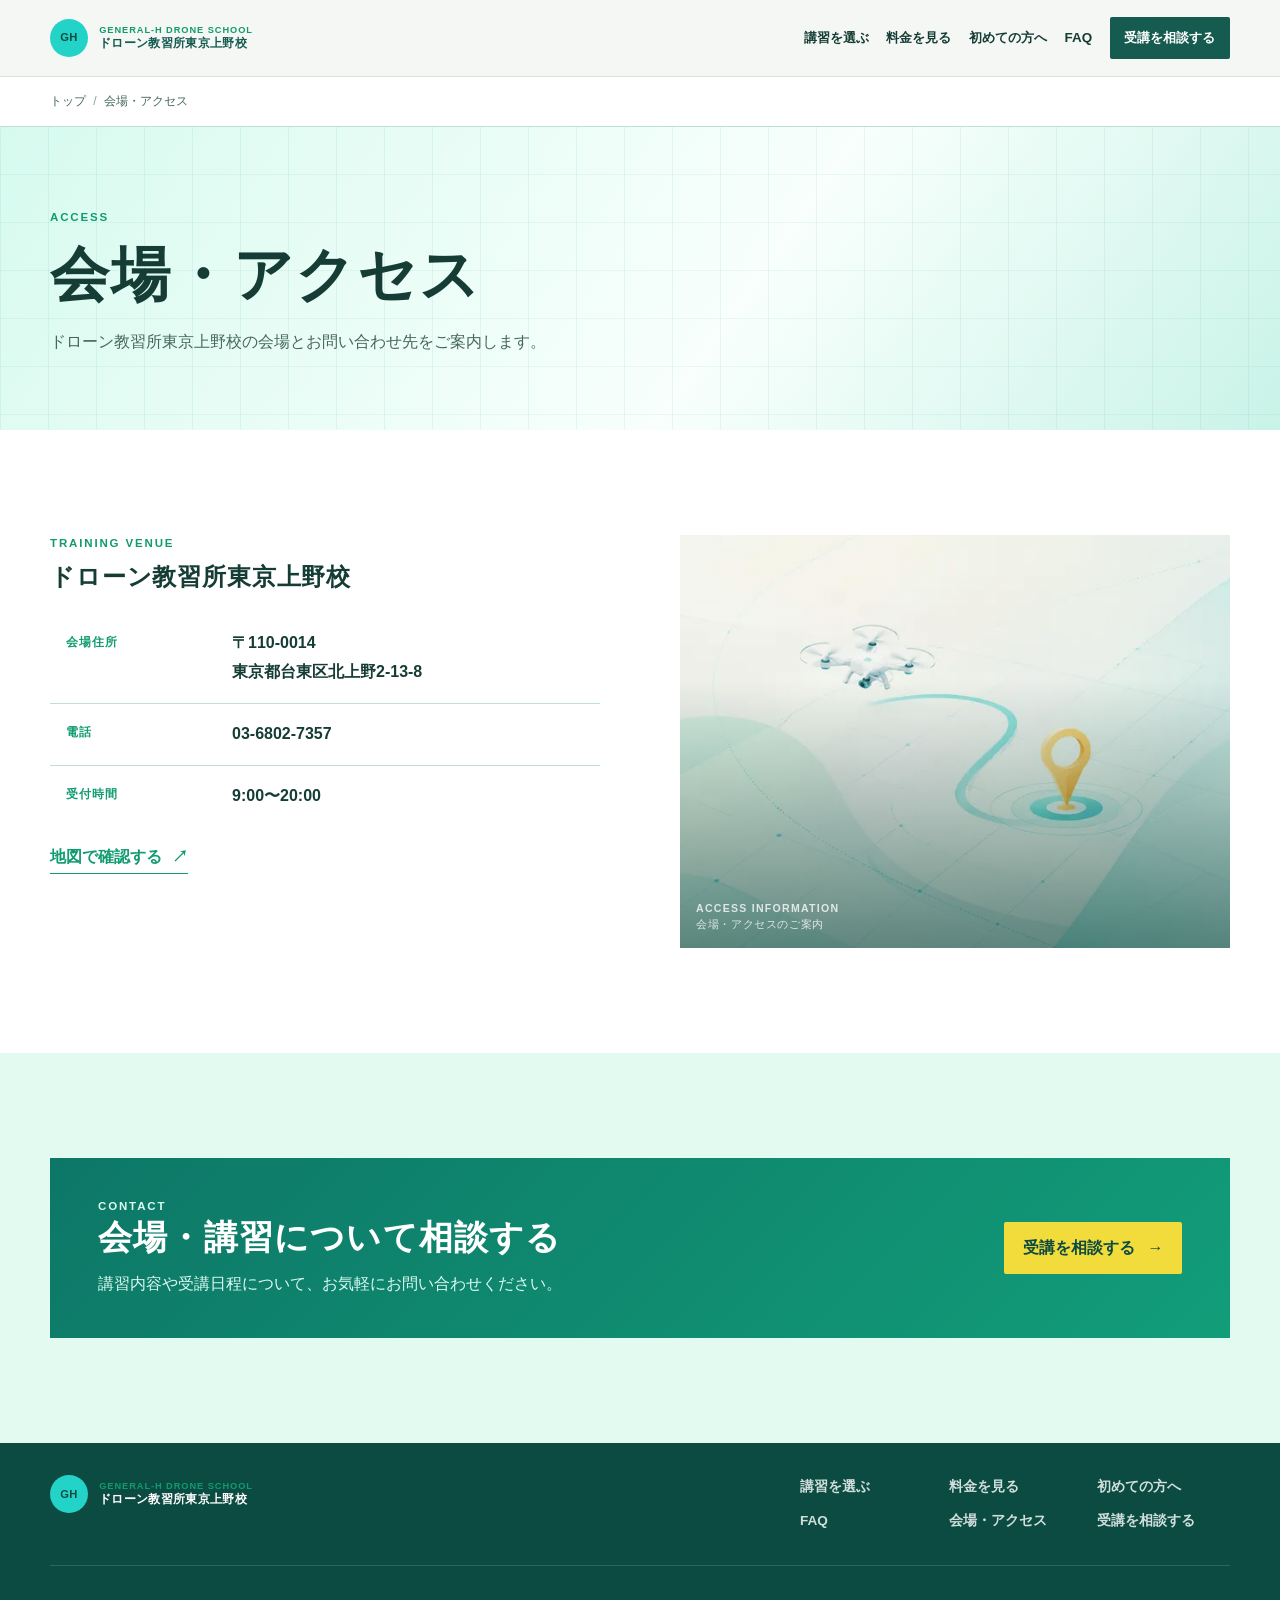
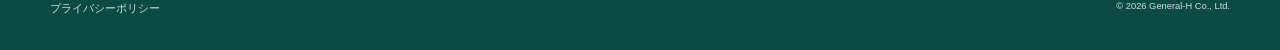
==== commit 7ba2286e: "feat: add abstract access and corporate visuals" ====
--- a/access/index.html
+++ b/access/index.html
@@ -1 +1 @@
-<!doctype html><html lang="ja"><head><meta charset="utf-8"><meta name="viewport" content="width=device-width, initial-scale=1"><meta name="description" content="ドローン教習所東京上野校の会場・アクセス。東京都台東区北上野の会場住所とお問い合わせ先をご案内します。"><meta name="theme-color" content="#155b4f"><link rel="canonical" href="https://drone.general-h.com/access/"><link rel="icon" href="/assets/icons/favicon.svg" type="image/svg+xml"><link rel="stylesheet" href="/assets/css/style.css?v=20260907-2"><link rel="stylesheet" href="/assets/css/overrides.css?v=20260907-3"><link rel="stylesheet" href="/assets/css/pages.css?v=20260907-2"><title>会場・アクセス｜ドローン教習所東京上野校</title><meta property="og:locale" content="ja_JP"><meta property="og:type" content="website"><meta property="og:title" content="会場・アクセス｜ドローン教習所東京上野校"><meta property="og:description" content="東京都台東区北上野の会場住所とお問い合わせ先をご案内します。"><meta property="og:url" content="https://drone.general-h.com/access/"><meta property="og:site_name" content="ドローン教習所東京上野校"><meta name="twitter:card" content="summary"></head><body><a class="skip-link" href="#main-content">本文へ移動</a><header class="site-header" data-site-header><div class="container header-inner"><a class="brand" href="/" aria-label="ドローン教習所東京上野校 トップ"><span class="brand-mark" aria-hidden="true">GH</span><span class="brand-copy"><span>GENERAL-H DRONE SCHOOL</span>ドローン教習所東京上野校</span></a><button class="menu-button" type="button" aria-expanded="false" aria-controls="site-navigation" data-menu-button><span class="menu-icon" aria-hidden="true"><i></i><i></i><i></i></span><span>メニュー</span></button><nav class="site-nav" id="site-navigation" aria-label="メインナビゲーション" data-site-nav><a href="/#course-choice">講習を選ぶ</a><a href="/pricing/">料金を見る</a><a href="/first-time/">初めての方へ</a><a href="/faq/">FAQ</a><a class="button button-small button-primary" href="/contact/">受講を相談する</a></nav></div></header><nav class="breadcrumb" aria-label="パンくず"><div class="container"><ol><li><a href="/">トップ</a></li><li aria-current="page">会場・アクセス</li></ol></div></nav><main id="main-content" tabindex="-1"><section class="inner-hero"><div class="container"><p class="eyebrow">ACCESS</p><h1>会場・アクセス</h1><p>ドローン教習所東京上野校の会場とお問い合わせ先をご案内します。</p></div></section><section class="page-section page-section-white"><div class="container access-layout"><div><p class="eyebrow">TRAINING VENUE</p><h2>ドローン教習所東京上野校</h2><dl class="access-data"><div><dt>会場住所</dt><dd>〒110-0014<br>東京都台東区北上野2-13-8</dd></div><div><dt>電話</dt><dd><a href="tel:0368027357">03-6802-7357</a></dd></div><div><dt>受付時間</dt><dd>9:00〜20:00</dd></div></dl><p class="map-link"><a class="text-link" href="https://www.google.com/maps/search/?api=1&amp;query=東京都台東区北上野2-13-8" target="_blank" rel="noopener">地図で確認する <span aria-hidden="true">↗</span></a></p></div><figure class="media-slot page-visual" data-image-slot="access" role="img" aria-label="ドローン講習会場のイメージ" data-image-path="/assets/images/access/school-exterior.webp" data-image-width="1600" data-image-height="1200" data-image-loading="lazy"><picture class="media-picture" aria-hidden="true"></picture><figcaption>TRAINING VENUE PHOTO<br><span>会場の様子</span></figcaption></figure></div></section><section class="page-section page-section-soft"><div class="container cta-banner"><div><p class="eyebrow">CONTACT</p><h2>会場・講習について相談する</h2><p>講習内容や受講日程について、お気軽にお問い合わせください。</p></div><a class="button button-accent" href="/contact/">受講を相談する<span aria-hidden="true">→</span></a></div></section></main><footer class="site-footer"><div class="container footer-main"><a class="brand brand-footer" href="/"><span class="brand-mark" aria-hidden="true">GH</span><span class="brand-copy"><span>GENERAL-H DRONE SCHOOL</span>ドローン教習所東京上野校</span></a><div class="footer-links"><a href="/#course-choice">講習を選ぶ</a><a href="/pricing/">料金を見る</a><a href="/first-time/">初めての方へ</a><a href="/faq/">FAQ</a><a href="/access/">会場・アクセス</a><a href="/contact/">受講を相談する</a></div></div><div class="container footer-bottom"><a href="/privacy-policy/">プライバシーポリシー</a><small>© 2026 General-H Co., Ltd.</small></div></footer><script src="/assets/js/site.js?v=20260907-2" defer></script></body></html>
+<!doctype html><html lang="ja"><head><meta charset="utf-8"><meta name="viewport" content="width=device-width, initial-scale=1"><meta name="description" content="ドローン教習所東京上野校の会場・アクセス。東京都台東区北上野の会場住所とお問い合わせ先をご案内します。"><meta name="theme-color" content="#155b4f"><link rel="canonical" href="https://drone.general-h.com/access/"><link rel="icon" href="/assets/icons/favicon.svg" type="image/svg+xml"><link rel="stylesheet" href="/assets/css/style.css?v=20260907-2"><link rel="stylesheet" href="/assets/css/overrides.css?v=20260907-5"><link rel="stylesheet" href="/assets/css/pages.css?v=20260907-3"><title>会場・アクセス｜ドローン教習所東京上野校</title><meta property="og:locale" content="ja_JP"><meta property="og:type" content="website"><meta property="og:title" content="会場・アクセス｜ドローン教習所東京上野校"><meta property="og:description" content="東京都台東区北上野の会場住所とお問い合わせ先をご案内します。"><meta property="og:url" content="https://drone.general-h.com/access/"><meta property="og:site_name" content="ドローン教習所東京上野校"><meta property="og:image" content="https://drone.general-h.com/assets/images/og/default.jpg"><meta property="og:image:width" content="1200"><meta property="og:image:height" content="630"><meta property="og:image:alt" content="ドローン教習所東京上野校"><meta name="twitter:card" content="summary"></head><body><a class="skip-link" href="#main-content">本文へ移動</a><header class="site-header" data-site-header><div class="container header-inner"><a class="brand" href="/" aria-label="ドローン教習所東京上野校 トップ"><span class="brand-mark" aria-hidden="true">GH</span><span class="brand-copy"><span>GENERAL-H DRONE SCHOOL</span>ドローン教習所東京上野校</span></a><button class="menu-button" type="button" aria-expanded="false" aria-controls="site-navigation" data-menu-button><span class="menu-icon" aria-hidden="true"><i></i><i></i><i></i></span><span>メニュー</span></button><nav class="site-nav" id="site-navigation" aria-label="メインナビゲーション" data-site-nav><a href="/#course-choice">講習を選ぶ</a><a href="/pricing/">料金を見る</a><a href="/first-time/">初めての方へ</a><a href="/faq/">FAQ</a><a class="button button-small button-primary" href="/contact/">受講を相談する</a></nav></div></header><nav class="breadcrumb" aria-label="パンくず"><div class="container"><ol><li><a href="/">トップ</a></li><li aria-current="page">会場・アクセス</li></ol></div></nav><main id="main-content" tabindex="-1"><section class="inner-hero"><div class="container"><p class="eyebrow">ACCESS</p><h1>会場・アクセス</h1><p>ドローン教習所東京上野校の会場とお問い合わせ先をご案内します。</p></div></section><section class="page-section page-section-white"><div class="container access-layout"><div><p class="eyebrow">TRAINING VENUE</p><h2>ドローン教習所東京上野校</h2><dl class="access-data"><div><dt>会場住所</dt><dd>〒110-0014<br>東京都台東区北上野2-13-8</dd></div><div><dt>電話</dt><dd><a href="tel:0368027357">03-6802-7357</a></dd></div><div><dt>受付時間</dt><dd>9:00〜20:00</dd></div></dl><p class="map-link"><a class="text-link" href="https://www.google.com/maps/search/?api=1&amp;query=東京都台東区北上野2-13-8" target="_blank" rel="noopener">地図で確認する <span aria-hidden="true">↗</span></a></p></div><figure class="media-slot page-visual has-image" data-image-slot="access" data-image-path="/assets/images/access/school-exterior.webp" data-image-width="1280" data-image-height="960" data-image-loading="lazy"><picture class="media-picture"><source type="image/webp" srcset="/assets/images/access/school-exterior-640.webp 640w, /assets/images/access/school-exterior.webp 1280w" sizes="(min-width: 720px) 45vw, calc(100vw - 40px)"><img src="/assets/images/access/school-exterior.webp" srcset="/assets/images/access/school-exterior-640.webp 640w, /assets/images/access/school-exterior.webp 1280w" sizes="(min-width: 720px) 45vw, calc(100vw - 40px)" width="1280" height="960" alt="会場・アクセスのご案内を表す抽象イラスト" loading="lazy" decoding="async"></picture><figcaption>ACCESS INFORMATION<br><span>会場・アクセスのご案内</span></figcaption></figure></div></section><section class="page-section page-section-soft"><div class="container cta-banner"><div><p class="eyebrow">CONTACT</p><h2>会場・講習について相談する</h2><p>講習内容や受講日程について、お気軽にお問い合わせください。</p></div><a class="button button-accent" href="/contact/">受講を相談する<span aria-hidden="true">→</span></a></div></section></main><footer class="site-footer"><div class="container footer-main"><a class="brand brand-footer" href="/"><span class="brand-mark" aria-hidden="true">GH</span><span class="brand-copy"><span>GENERAL-H DRONE SCHOOL</span>ドローン教習所東京上野校</span></a><div class="footer-links"><a href="/#course-choice">講習を選ぶ</a><a href="/pricing/">料金を見る</a><a href="/first-time/">初めての方へ</a><a href="/faq/">FAQ</a><a href="/access/">会場・アクセス</a><a href="/contact/">受講を相談する</a></div></div><div class="container footer-bottom"><a href="/privacy-policy/">プライバシーポリシー</a><small>© 2026 General-H Co., Ltd.</small></div></footer><script src="/assets/js/site.js?v=20260907-2" defer></script></body></html>
--- a/assets/css/overrides.css
+++ b/assets/css/overrides.css
@@ -161,6 +161,10 @@
   background: linear-gradient(180deg, rgb(5 53 45 / 4%) 35%, rgb(5 53 45 / 56%));
 }
 
+.media-slot.has-image .drone-illustration {
+  display: none;
+}
+
 .hero-media {
   min-height: 0;
   aspect-ratio: 4 / 3;
--- a/assets/css/pages.css
+++ b/assets/css/pages.css
@@ -20,7 +20,7 @@
 .page-copy h3 { margin-top: 1.8rem; font-size: 1.18rem; }
 .page-copy p, .page-copy li { color: var(--muted); }
 .page-copy ul { padding-left: 1.25rem; }
-.page-visual { min-height: 265px; background-color: #24b9a5; }
+.page-visual { min-height: 0; background-color: #24b9a5; }
 .page-visual-dark { background-color: #1a8c78; }
 .page-visual-light { color: var(--ink); background-color: #c8f3e7; }
 .page-visual-light figcaption { color: var(--ink); }
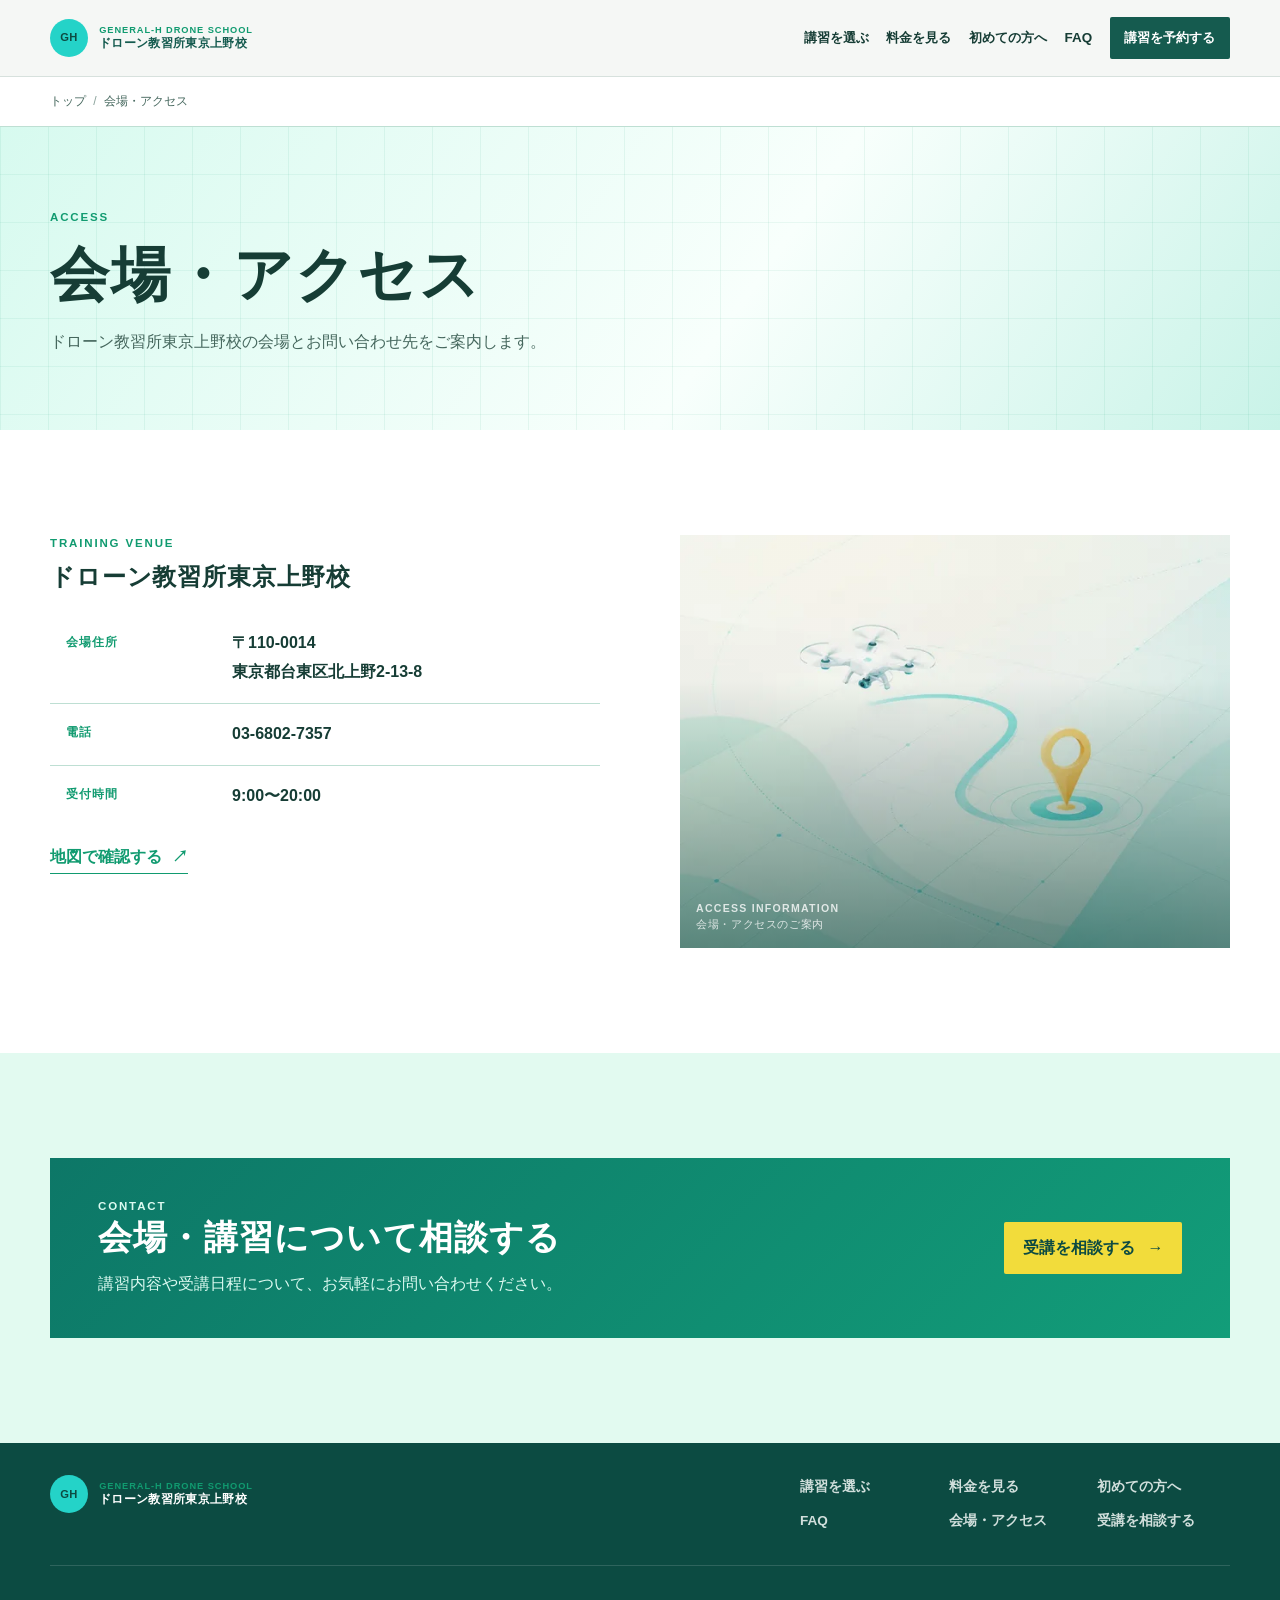
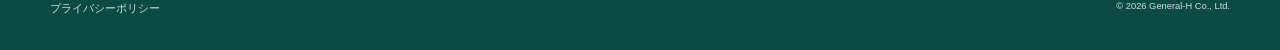
==== commit da22445f: "feat: connect official site to drone booking" ====
--- a/access/index.html
+++ b/access/index.html
@@ -1 +1 @@
-<!doctype html><html lang="ja"><head><meta charset="utf-8"><meta name="viewport" content="width=device-width, initial-scale=1"><meta name="description" content="ドローン教習所東京上野校の会場・アクセス。東京都台東区北上野の会場住所とお問い合わせ先をご案内します。"><meta name="theme-color" content="#155b4f"><link rel="canonical" href="https://drone.general-h.com/access/"><link rel="icon" href="/assets/icons/favicon.svg" type="image/svg+xml"><link rel="stylesheet" href="/assets/css/style.css?v=20260907-2"><link rel="stylesheet" href="/assets/css/overrides.css?v=20260907-5"><link rel="stylesheet" href="/assets/css/pages.css?v=20260907-3"><title>会場・アクセス｜ドローン教習所東京上野校</title><meta property="og:locale" content="ja_JP"><meta property="og:type" content="website"><meta property="og:title" content="会場・アクセス｜ドローン教習所東京上野校"><meta property="og:description" content="東京都台東区北上野の会場住所とお問い合わせ先をご案内します。"><meta property="og:url" content="https://drone.general-h.com/access/"><meta property="og:site_name" content="ドローン教習所東京上野校"><meta property="og:image" content="https://drone.general-h.com/assets/images/og/default.jpg"><meta property="og:image:width" content="1200"><meta property="og:image:height" content="630"><meta property="og:image:alt" content="ドローン教習所東京上野校"><meta name="twitter:card" content="summary"></head><body><a class="skip-link" href="#main-content">本文へ移動</a><header class="site-header" data-site-header><div class="container header-inner"><a class="brand" href="/" aria-label="ドローン教習所東京上野校 トップ"><span class="brand-mark" aria-hidden="true">GH</span><span class="brand-copy"><span>GENERAL-H DRONE SCHOOL</span>ドローン教習所東京上野校</span></a><button class="menu-button" type="button" aria-expanded="false" aria-controls="site-navigation" data-menu-button><span class="menu-icon" aria-hidden="true"><i></i><i></i><i></i></span><span>メニュー</span></button><nav class="site-nav" id="site-navigation" aria-label="メインナビゲーション" data-site-nav><a href="/#course-choice">講習を選ぶ</a><a href="/pricing/">料金を見る</a><a href="/first-time/">初めての方へ</a><a href="/faq/">FAQ</a><a class="button button-small button-primary" href="/contact/">受講を相談する</a></nav></div></header><nav class="breadcrumb" aria-label="パンくず"><div class="container"><ol><li><a href="/">トップ</a></li><li aria-current="page">会場・アクセス</li></ol></div></nav><main id="main-content" tabindex="-1"><section class="inner-hero"><div class="container"><p class="eyebrow">ACCESS</p><h1>会場・アクセス</h1><p>ドローン教習所東京上野校の会場とお問い合わせ先をご案内します。</p></div></section><section class="page-section page-section-white"><div class="container access-layout"><div><p class="eyebrow">TRAINING VENUE</p><h2>ドローン教習所東京上野校</h2><dl class="access-data"><div><dt>会場住所</dt><dd>〒110-0014<br>東京都台東区北上野2-13-8</dd></div><div><dt>電話</dt><dd><a href="tel:0368027357">03-6802-7357</a></dd></div><div><dt>受付時間</dt><dd>9:00〜20:00</dd></div></dl><p class="map-link"><a class="text-link" href="https://www.google.com/maps/search/?api=1&amp;query=東京都台東区北上野2-13-8" target="_blank" rel="noopener">地図で確認する <span aria-hidden="true">↗</span></a></p></div><figure class="media-slot page-visual has-image" data-image-slot="access" data-image-path="/assets/images/access/school-exterior.webp" data-image-width="1280" data-image-height="960" data-image-loading="lazy"><picture class="media-picture"><source type="image/webp" srcset="/assets/images/access/school-exterior-640.webp 640w, /assets/images/access/school-exterior.webp 1280w" sizes="(min-width: 720px) 45vw, calc(100vw - 40px)"><img src="/assets/images/access/school-exterior.webp" srcset="/assets/images/access/school-exterior-640.webp 640w, /assets/images/access/school-exterior.webp 1280w" sizes="(min-width: 720px) 45vw, calc(100vw - 40px)" width="1280" height="960" alt="会場・アクセスのご案内を表す抽象イラスト" loading="lazy" decoding="async"></picture><figcaption>ACCESS INFORMATION<br><span>会場・アクセスのご案内</span></figcaption></figure></div></section><section class="page-section page-section-soft"><div class="container cta-banner"><div><p class="eyebrow">CONTACT</p><h2>会場・講習について相談する</h2><p>講習内容や受講日程について、お気軽にお問い合わせください。</p></div><a class="button button-accent" href="/contact/">受講を相談する<span aria-hidden="true">→</span></a></div></section></main><footer class="site-footer"><div class="container footer-main"><a class="brand brand-footer" href="/"><span class="brand-mark" aria-hidden="true">GH</span><span class="brand-copy"><span>GENERAL-H DRONE SCHOOL</span>ドローン教習所東京上野校</span></a><div class="footer-links"><a href="/#course-choice">講習を選ぶ</a><a href="/pricing/">料金を見る</a><a href="/first-time/">初めての方へ</a><a href="/faq/">FAQ</a><a href="/access/">会場・アクセス</a><a href="/contact/">受講を相談する</a></div></div><div class="container footer-bottom"><a href="/privacy-policy/">プライバシーポリシー</a><small>© 2026 General-H Co., Ltd.</small></div></footer><script src="/assets/js/site.js?v=20260907-2" defer></script></body></html>
+<!doctype html><html lang="ja"><head><meta charset="utf-8"><meta name="viewport" content="width=device-width, initial-scale=1"><meta name="description" content="ドローン教習所東京上野校の会場・アクセス。東京都台東区北上野の会場住所とお問い合わせ先をご案内します。"><meta name="theme-color" content="#155b4f"><link rel="canonical" href="https://drone.general-h.com/access/"><link rel="icon" href="/assets/icons/favicon.svg" type="image/svg+xml"><link rel="stylesheet" href="/assets/css/style.css?v=20260907-2"><link rel="stylesheet" href="/assets/css/overrides.css?v=20260907-5"><link rel="stylesheet" href="/assets/css/pages.css?v=20260907-3"><title>会場・アクセス｜ドローン教習所東京上野校</title><meta property="og:locale" content="ja_JP"><meta property="og:type" content="website"><meta property="og:title" content="会場・アクセス｜ドローン教習所東京上野校"><meta property="og:description" content="東京都台東区北上野の会場住所とお問い合わせ先をご案内します。"><meta property="og:url" content="https://drone.general-h.com/access/"><meta property="og:site_name" content="ドローン教習所東京上野校"><meta property="og:image" content="https://drone.general-h.com/assets/images/og/default.jpg"><meta property="og:image:width" content="1200"><meta property="og:image:height" content="630"><meta property="og:image:alt" content="ドローン教習所東京上野校"><meta name="twitter:card" content="summary"></head><body><a class="skip-link" href="#main-content">本文へ移動</a><header class="site-header" data-site-header><div class="container header-inner"><a class="brand" href="/" aria-label="ドローン教習所東京上野校 トップ"><span class="brand-mark" aria-hidden="true">GH</span><span class="brand-copy"><span>GENERAL-H DRONE SCHOOL</span>ドローン教習所東京上野校</span></a><button class="menu-button" type="button" aria-expanded="false" aria-controls="site-navigation" data-menu-button><span class="menu-icon" aria-hidden="true"><i></i><i></i><i></i></span><span>メニュー</span></button><nav class="site-nav" id="site-navigation" aria-label="メインナビゲーション" data-site-nav><a href="/#course-choice">講習を選ぶ</a><a href="/pricing/">料金を見る</a><a href="/first-time/">初めての方へ</a><a href="/faq/">FAQ</a><a class="button button-small button-primary" href="/contact/">受講を相談する</a></nav></div></header><nav class="breadcrumb" aria-label="パンくず"><div class="container"><ol><li><a href="/">トップ</a></li><li aria-current="page">会場・アクセス</li></ol></div></nav><main id="main-content" tabindex="-1"><section class="inner-hero"><div class="container"><p class="eyebrow">ACCESS</p><h1>会場・アクセス</h1><p>ドローン教習所東京上野校の会場とお問い合わせ先をご案内します。</p></div></section><section class="page-section page-section-white"><div class="container access-layout"><div><p class="eyebrow">TRAINING VENUE</p><h2>ドローン教習所東京上野校</h2><dl class="access-data"><div><dt>会場住所</dt><dd>〒110-0014<br>東京都台東区北上野2-13-8</dd></div><div><dt>電話</dt><dd><a href="tel:0368027357">03-6802-7357</a></dd></div><div><dt>受付時間</dt><dd>9:00〜20:00</dd></div></dl><p class="map-link"><a class="text-link" href="https://www.google.com/maps/search/?api=1&amp;query=東京都台東区北上野2-13-8" target="_blank" rel="noopener">地図で確認する <span aria-hidden="true">↗</span></a></p></div><figure class="media-slot page-visual has-image" data-image-slot="access" data-image-path="/assets/images/access/school-exterior.webp" data-image-width="1280" data-image-height="960" data-image-loading="lazy"><picture class="media-picture"><source type="image/webp" srcset="/assets/images/access/school-exterior-640.webp 640w, /assets/images/access/school-exterior.webp 1280w" sizes="(min-width: 720px) 45vw, calc(100vw - 40px)"><img src="/assets/images/access/school-exterior.webp" srcset="/assets/images/access/school-exterior-640.webp 640w, /assets/images/access/school-exterior.webp 1280w" sizes="(min-width: 720px) 45vw, calc(100vw - 40px)" width="1280" height="960" alt="会場・アクセスのご案内を表す抽象イラスト" loading="lazy" decoding="async"></picture><figcaption>ACCESS INFORMATION<br><span>会場・アクセスのご案内</span></figcaption></figure></div></section><section class="page-section page-section-soft"><div class="container cta-banner"><div><p class="eyebrow">CONTACT</p><h2>会場・講習について相談する</h2><p>講習内容や受講日程について、お気軽にお問い合わせください。</p></div><a class="button button-accent" href="/contact/">受講を相談する<span aria-hidden="true">→</span></a></div></section></main><footer class="site-footer"><div class="container footer-main"><a class="brand brand-footer" href="/"><span class="brand-mark" aria-hidden="true">GH</span><span class="brand-copy"><span>GENERAL-H DRONE SCHOOL</span>ドローン教習所東京上野校</span></a><div class="footer-links"><a href="/#course-choice">講習を選ぶ</a><a href="/pricing/">料金を見る</a><a href="/first-time/">初めての方へ</a><a href="/faq/">FAQ</a><a href="/access/">会場・アクセス</a><a href="/contact/">受講を相談する</a></div></div><div class="container footer-bottom"><a href="/privacy-policy/">プライバシーポリシー</a><small>© 2026 General-H Co., Ltd.</small></div></footer><script src="/assets/js/site.js?v=20260908-2" defer></script></body></html>
--- a/assets/css/overrides.css
+++ b/assets/css/overrides.css
@@ -126,6 +126,89 @@
   background: #0c4b42;
 }
 
+.launch-notice {
+  color: var(--ink);
+  background: #f2dc3b;
+}
+
+.launch-notice-inner {
+  display: flex;
+  flex-wrap: wrap;
+  gap: .7rem 1.2rem;
+  align-items: center;
+  justify-content: space-between;
+  padding: .8rem 0;
+  font-size: .88rem;
+  font-weight: 800;
+  line-height: 1.55;
+}
+
+.launch-notice strong {
+  display: inline-block;
+  margin-right: .45rem;
+}
+
+.launch-notice a {
+  color: var(--ink);
+  text-decoration: underline;
+  text-underline-offset: .18em;
+}
+
+.national-course-card {
+  background: linear-gradient(135deg, #0d7767, #19a58b);
+  color: var(--white);
+}
+
+.national-course-card .card-label,
+.national-course-card .choice-content > p:not(.card-label) {
+  color: #d9fff4;
+}
+
+.national-course-card .course-media {
+  background-color: #087b78;
+}
+
+.fee-table-wrap {
+  overflow-x: auto;
+  border: 1px solid var(--line);
+  background: var(--white);
+  -webkit-overflow-scrolling: touch;
+}
+
+.fee-table {
+  width: 100%;
+  min-width: 680px;
+  border-collapse: collapse;
+  font-size: .88rem;
+}
+
+.fee-table th,
+.fee-table td {
+  padding: .9rem 1rem;
+  border-bottom: 1px solid var(--line);
+  text-align: left;
+  vertical-align: top;
+}
+
+.fee-table th {
+  color: var(--ink);
+  background: var(--mint);
+  font-weight: 900;
+}
+
+.fee-table td:last-child {
+  color: var(--teal);
+  font-size: 1rem;
+  font-weight: 900;
+  white-space: nowrap;
+}
+
+.fee-note {
+  margin: .9rem 0 0;
+  color: var(--muted);
+  font-size: .86rem;
+}
+
 /*
  * Photo-ready media slots. The empty picture element keeps the current
  * art-directed fallback visible until approved photography is supplied.
@@ -200,6 +283,10 @@
 }
 
 @media (min-width: 720px) {
+  .quick-start-inner {
+    grid-template-columns: 1.5fr repeat(4, 1fr);
+  }
+
   .hero-media {
     min-height: 0;
     aspect-ratio: 1;
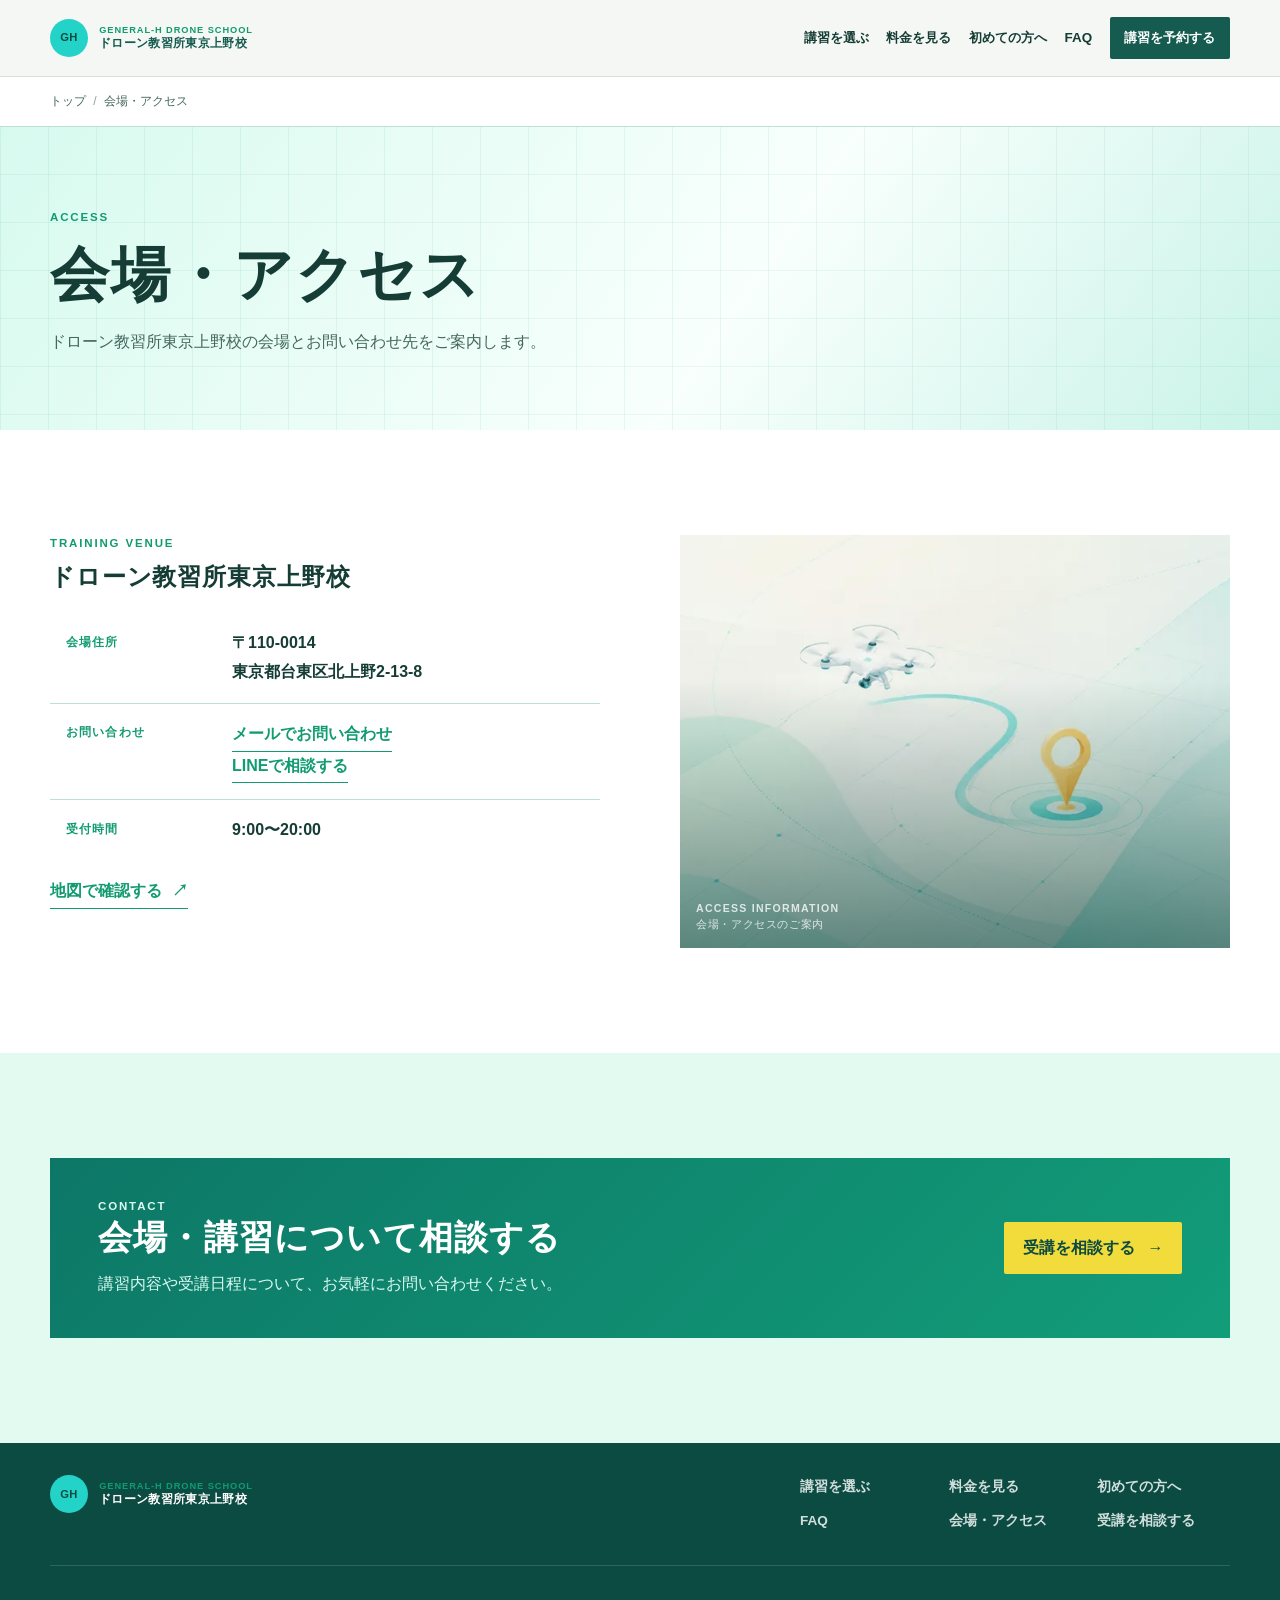
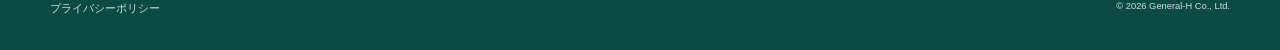
==== commit ae4d1c9c: "feat: use email and LINE for drone contact" ====
--- a/access/index.html
+++ b/access/index.html
@@ -1 +1 @@
-<!doctype html><html lang="ja"><head><meta charset="utf-8"><meta name="viewport" content="width=device-width, initial-scale=1"><meta name="description" content="ドローン教習所東京上野校の会場・アクセス。東京都台東区北上野の会場住所とお問い合わせ先をご案内します。"><meta name="theme-color" content="#155b4f"><link rel="canonical" href="https://drone.general-h.com/access/"><link rel="icon" href="/assets/icons/favicon.svg" type="image/svg+xml"><link rel="stylesheet" href="/assets/css/style.css?v=20260907-2"><link rel="stylesheet" href="/assets/css/overrides.css?v=20260907-5"><link rel="stylesheet" href="/assets/css/pages.css?v=20260907-3"><title>会場・アクセス｜ドローン教習所東京上野校</title><meta property="og:locale" content="ja_JP"><meta property="og:type" content="website"><meta property="og:title" content="会場・アクセス｜ドローン教習所東京上野校"><meta property="og:description" content="東京都台東区北上野の会場住所とお問い合わせ先をご案内します。"><meta property="og:url" content="https://drone.general-h.com/access/"><meta property="og:site_name" content="ドローン教習所東京上野校"><meta property="og:image" content="https://drone.general-h.com/assets/images/og/default.jpg"><meta property="og:image:width" content="1200"><meta property="og:image:height" content="630"><meta property="og:image:alt" content="ドローン教習所東京上野校"><meta name="twitter:card" content="summary"></head><body><a class="skip-link" href="#main-content">本文へ移動</a><header class="site-header" data-site-header><div class="container header-inner"><a class="brand" href="/" aria-label="ドローン教習所東京上野校 トップ"><span class="brand-mark" aria-hidden="true">GH</span><span class="brand-copy"><span>GENERAL-H DRONE SCHOOL</span>ドローン教習所東京上野校</span></a><button class="menu-button" type="button" aria-expanded="false" aria-controls="site-navigation" data-menu-button><span class="menu-icon" aria-hidden="true"><i></i><i></i><i></i></span><span>メニュー</span></button><nav class="site-nav" id="site-navigation" aria-label="メインナビゲーション" data-site-nav><a href="/#course-choice">講習を選ぶ</a><a href="/pricing/">料金を見る</a><a href="/first-time/">初めての方へ</a><a href="/faq/">FAQ</a><a class="button button-small button-primary" href="/contact/">受講を相談する</a></nav></div></header><nav class="breadcrumb" aria-label="パンくず"><div class="container"><ol><li><a href="/">トップ</a></li><li aria-current="page">会場・アクセス</li></ol></div></nav><main id="main-content" tabindex="-1"><section class="inner-hero"><div class="container"><p class="eyebrow">ACCESS</p><h1>会場・アクセス</h1><p>ドローン教習所東京上野校の会場とお問い合わせ先をご案内します。</p></div></section><section class="page-section page-section-white"><div class="container access-layout"><div><p class="eyebrow">TRAINING VENUE</p><h2>ドローン教習所東京上野校</h2><dl class="access-data"><div><dt>会場住所</dt><dd>〒110-0014<br>東京都台東区北上野2-13-8</dd></div><div><dt>電話</dt><dd><a href="tel:0368027357">03-6802-7357</a></dd></div><div><dt>受付時間</dt><dd>9:00〜20:00</dd></div></dl><p class="map-link"><a class="text-link" href="https://www.google.com/maps/search/?api=1&amp;query=東京都台東区北上野2-13-8" target="_blank" rel="noopener">地図で確認する <span aria-hidden="true">↗</span></a></p></div><figure class="media-slot page-visual has-image" data-image-slot="access" data-image-path="/assets/images/access/school-exterior.webp" data-image-width="1280" data-image-height="960" data-image-loading="lazy"><picture class="media-picture"><source type="image/webp" srcset="/assets/images/access/school-exterior-640.webp 640w, /assets/images/access/school-exterior.webp 1280w" sizes="(min-width: 720px) 45vw, calc(100vw - 40px)"><img src="/assets/images/access/school-exterior.webp" srcset="/assets/images/access/school-exterior-640.webp 640w, /assets/images/access/school-exterior.webp 1280w" sizes="(min-width: 720px) 45vw, calc(100vw - 40px)" width="1280" height="960" alt="会場・アクセスのご案内を表す抽象イラスト" loading="lazy" decoding="async"></picture><figcaption>ACCESS INFORMATION<br><span>会場・アクセスのご案内</span></figcaption></figure></div></section><section class="page-section page-section-soft"><div class="container cta-banner"><div><p class="eyebrow">CONTACT</p><h2>会場・講習について相談する</h2><p>講習内容や受講日程について、お気軽にお問い合わせください。</p></div><a class="button button-accent" href="/contact/">受講を相談する<span aria-hidden="true">→</span></a></div></section></main><footer class="site-footer"><div class="container footer-main"><a class="brand brand-footer" href="/"><span class="brand-mark" aria-hidden="true">GH</span><span class="brand-copy"><span>GENERAL-H DRONE SCHOOL</span>ドローン教習所東京上野校</span></a><div class="footer-links"><a href="/#course-choice">講習を選ぶ</a><a href="/pricing/">料金を見る</a><a href="/first-time/">初めての方へ</a><a href="/faq/">FAQ</a><a href="/access/">会場・アクセス</a><a href="/contact/">受講を相談する</a></div></div><div class="container footer-bottom"><a href="/privacy-policy/">プライバシーポリシー</a><small>© 2026 General-H Co., Ltd.</small></div></footer><script src="/assets/js/site.js?v=20260908-2" defer></script></body></html>
+<!doctype html><html lang="ja"><head><meta charset="utf-8"><meta name="viewport" content="width=device-width, initial-scale=1"><meta name="description" content="ドローン教習所東京上野校の会場・アクセス。東京都台東区北上野の会場住所とお問い合わせ先をご案内します。"><meta name="theme-color" content="#155b4f"><link rel="canonical" href="https://drone.general-h.com/access/"><link rel="icon" href="/assets/icons/favicon.svg" type="image/svg+xml"><link rel="stylesheet" href="/assets/css/style.css?v=20260907-2"><link rel="stylesheet" href="/assets/css/overrides.css?v=20260908-2"><link rel="stylesheet" href="/assets/css/pages.css?v=20260907-3"><title>会場・アクセス｜ドローン教習所東京上野校</title><meta property="og:locale" content="ja_JP"><meta property="og:type" content="website"><meta property="og:title" content="会場・アクセス｜ドローン教習所東京上野校"><meta property="og:description" content="東京都台東区北上野の会場住所とお問い合わせ先をご案内します。"><meta property="og:url" content="https://drone.general-h.com/access/"><meta property="og:site_name" content="ドローン教習所東京上野校"><meta property="og:image" content="https://drone.general-h.com/assets/images/og/default.jpg"><meta property="og:image:width" content="1200"><meta property="og:image:height" content="630"><meta property="og:image:alt" content="ドローン教習所東京上野校"><meta name="twitter:card" content="summary"></head><body><a class="skip-link" href="#main-content">本文へ移動</a><header class="site-header" data-site-header><div class="container header-inner"><a class="brand" href="/" aria-label="ドローン教習所東京上野校 トップ"><span class="brand-mark" aria-hidden="true">GH</span><span class="brand-copy"><span>GENERAL-H DRONE SCHOOL</span>ドローン教習所東京上野校</span></a><button class="menu-button" type="button" aria-expanded="false" aria-controls="site-navigation" data-menu-button><span class="menu-icon" aria-hidden="true"><i></i><i></i><i></i></span><span>メニュー</span></button><nav class="site-nav" id="site-navigation" aria-label="メインナビゲーション" data-site-nav><a href="/#course-choice">講習を選ぶ</a><a href="/pricing/">料金を見る</a><a href="/first-time/">初めての方へ</a><a href="/faq/">FAQ</a><a class="button button-small button-primary" href="/contact/">受講を相談する</a></nav></div></header><nav class="breadcrumb" aria-label="パンくず"><div class="container"><ol><li><a href="/">トップ</a></li><li aria-current="page">会場・アクセス</li></ol></div></nav><main id="main-content" tabindex="-1"><section class="inner-hero"><div class="container"><p class="eyebrow">ACCESS</p><h1>会場・アクセス</h1><p>ドローン教習所東京上野校の会場とお問い合わせ先をご案内します。</p></div></section><section class="page-section page-section-white"><div class="container access-layout"><div><p class="eyebrow">TRAINING VENUE</p><h2>ドローン教習所東京上野校</h2><dl class="access-data"><div><dt>会場住所</dt><dd>〒110-0014<br>東京都台東区北上野2-13-8</dd></div><div><dt>お問い合わせ</dt><dd><a class="text-link" href="mailto:droneschooltokyoueno@gmail.com">メールでお問い合わせ</a><br><a class="text-link" href="https://lin.ee/um5xYiw/" target="_blank" rel="noopener">LINEで相談する</a></dd></div><div><dt>受付時間</dt><dd>9:00〜20:00</dd></div></dl><p class="map-link"><a class="text-link" href="https://www.google.com/maps/search/?api=1&amp;query=東京都台東区北上野2-13-8" target="_blank" rel="noopener">地図で確認する <span aria-hidden="true">↗</span></a></p></div><figure class="media-slot page-visual has-image" data-image-slot="access" data-image-path="/assets/images/access/school-exterior.webp" data-image-width="1280" data-image-height="960" data-image-loading="lazy"><picture class="media-picture"><source type="image/webp" srcset="/assets/images/access/school-exterior-640.webp 640w, /assets/images/access/school-exterior.webp 1280w" sizes="(min-width: 720px) 45vw, calc(100vw - 40px)"><img src="/assets/images/access/school-exterior.webp" srcset="/assets/images/access/school-exterior-640.webp 640w, /assets/images/access/school-exterior.webp 1280w" sizes="(min-width: 720px) 45vw, calc(100vw - 40px)" width="1280" height="960" alt="会場・アクセスのご案内を表す抽象イラスト" loading="lazy" decoding="async"></picture><figcaption>ACCESS INFORMATION<br><span>会場・アクセスのご案内</span></figcaption></figure></div></section><section class="page-section page-section-soft"><div class="container cta-banner"><div><p class="eyebrow">CONTACT</p><h2>会場・講習について相談する</h2><p>講習内容や受講日程について、お気軽にお問い合わせください。</p></div><a class="button button-accent" href="/contact/">受講を相談する<span aria-hidden="true">→</span></a></div></section></main><footer class="site-footer"><div class="container footer-main"><a class="brand brand-footer" href="/"><span class="brand-mark" aria-hidden="true">GH</span><span class="brand-copy"><span>GENERAL-H DRONE SCHOOL</span>ドローン教習所東京上野校</span></a><div class="footer-links"><a href="/#course-choice">講習を選ぶ</a><a href="/pricing/">料金を見る</a><a href="/first-time/">初めての方へ</a><a href="/faq/">FAQ</a><a href="/access/">会場・アクセス</a><a href="/contact/">受講を相談する</a></div></div><div class="container footer-bottom"><a href="/privacy-policy/">プライバシーポリシー</a><small>© 2026 General-H Co., Ltd.</small></div></footer><script src="/assets/js/site.js?v=20260908-2" defer></script></body></html>
--- a/assets/css/overrides.css
+++ b/assets/css/overrides.css
@@ -297,3 +297,18 @@
     aspect-ratio: 4 / 5;
   }
 }
+
+.contact-method-label {
+  margin-bottom: .8rem;
+}
+
+.contact-methods {
+  display: flex;
+  flex-wrap: wrap;
+  gap: .7rem;
+}
+
+.contact-copy .contact-methods .button-outline {
+  color: var(--white);
+  border-color: rgb(255 255 255 / 55%);
+}
